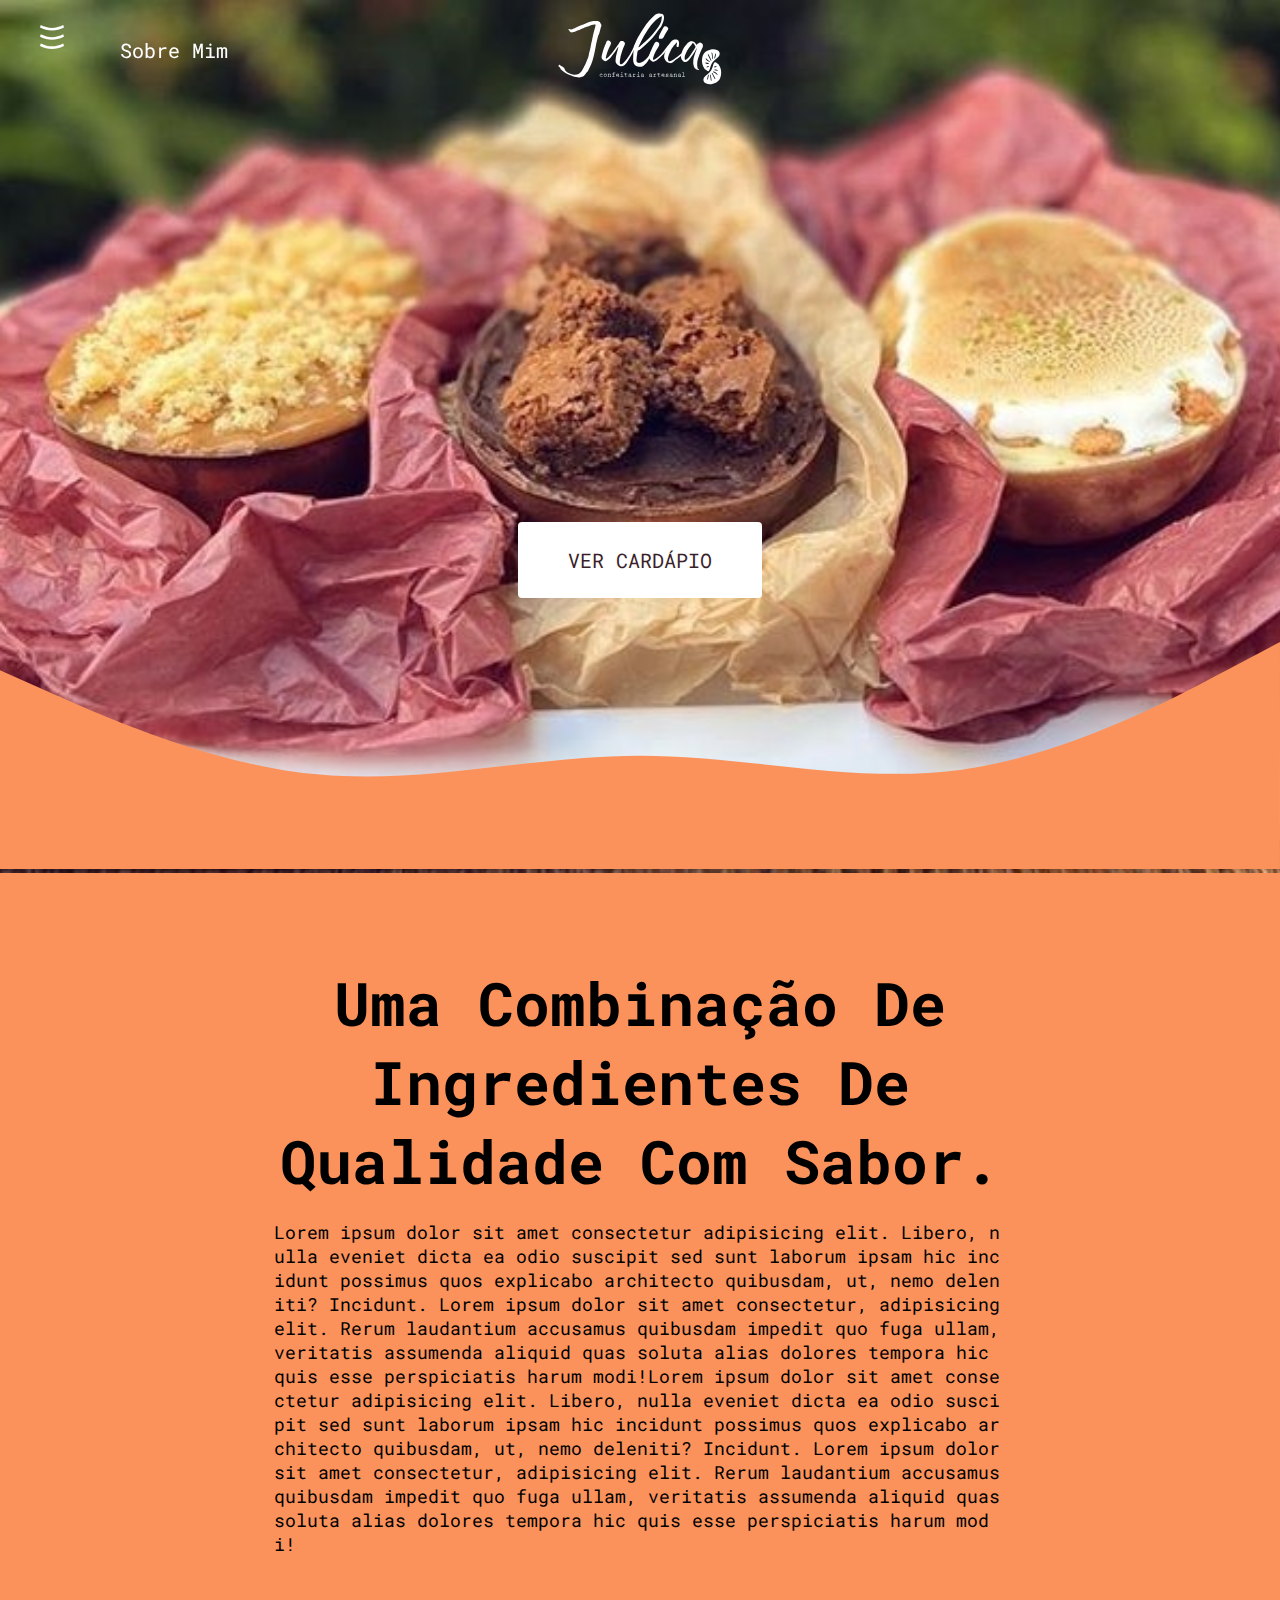
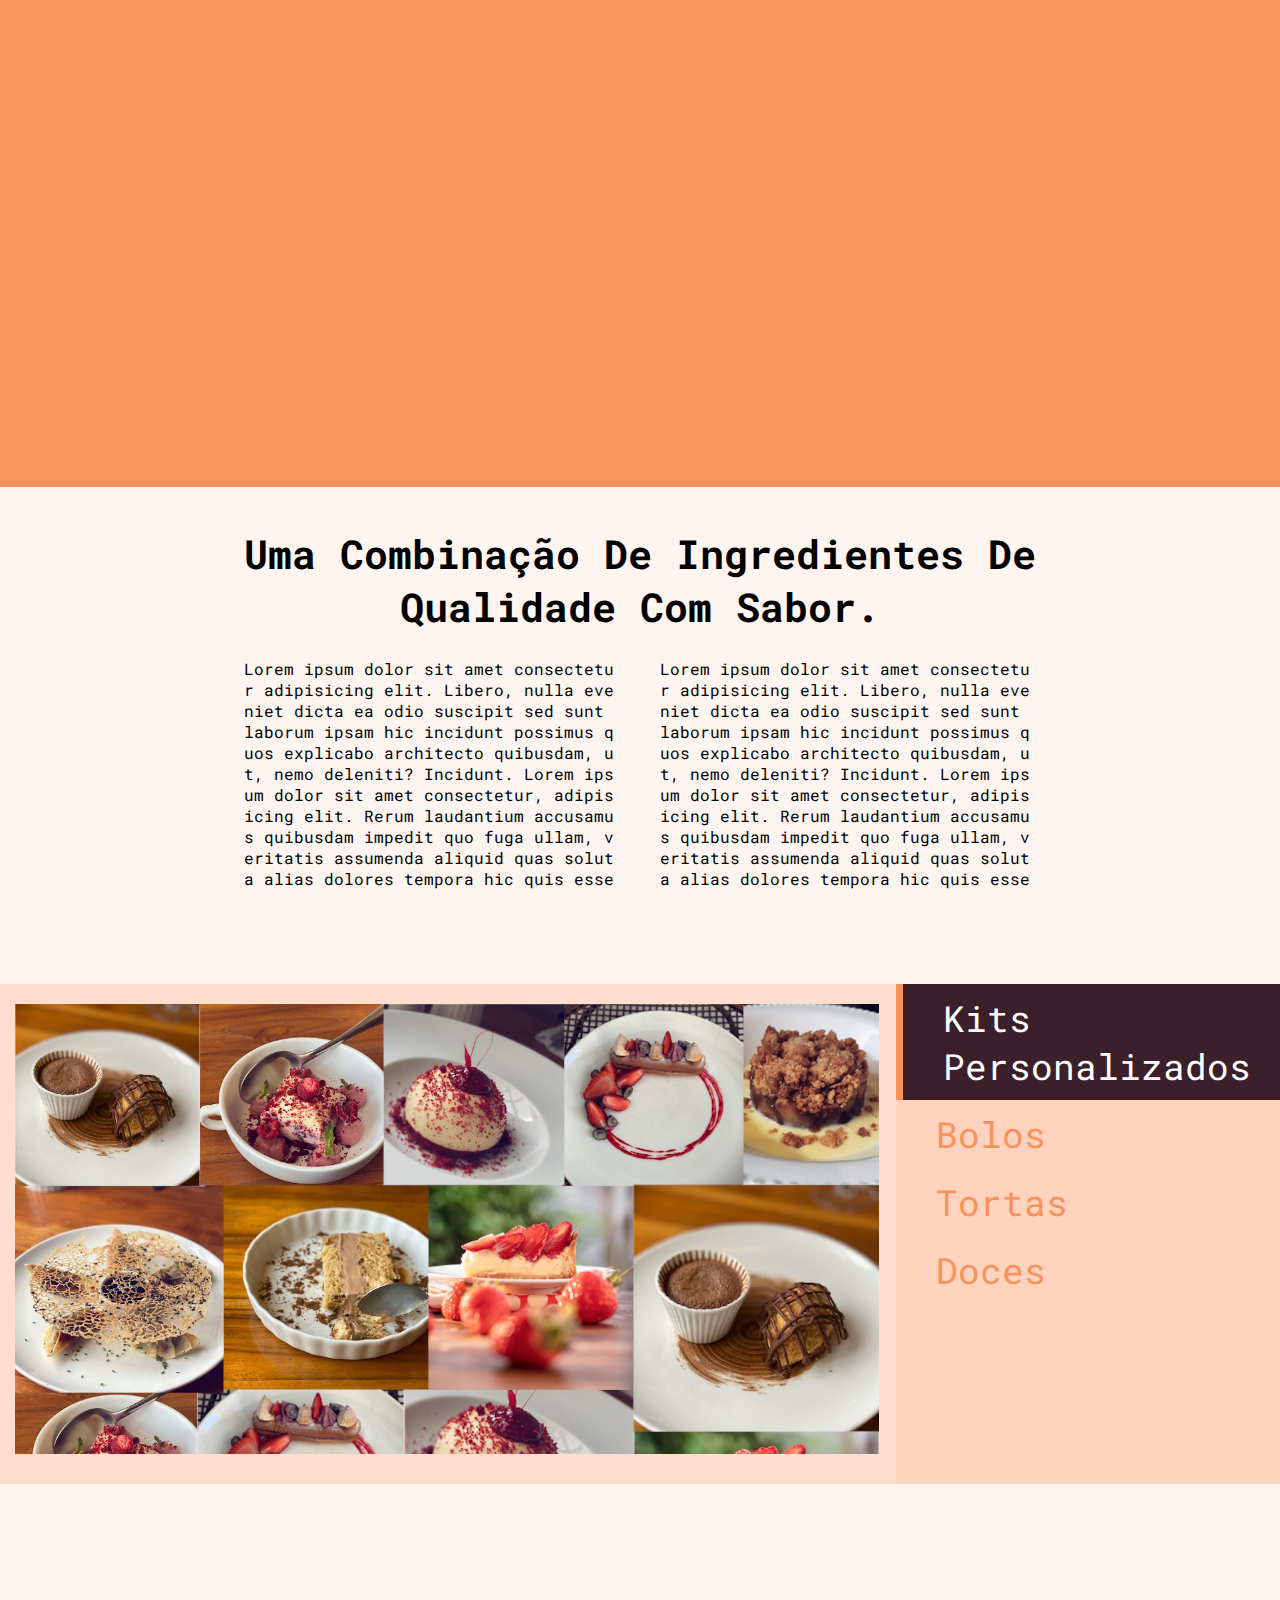
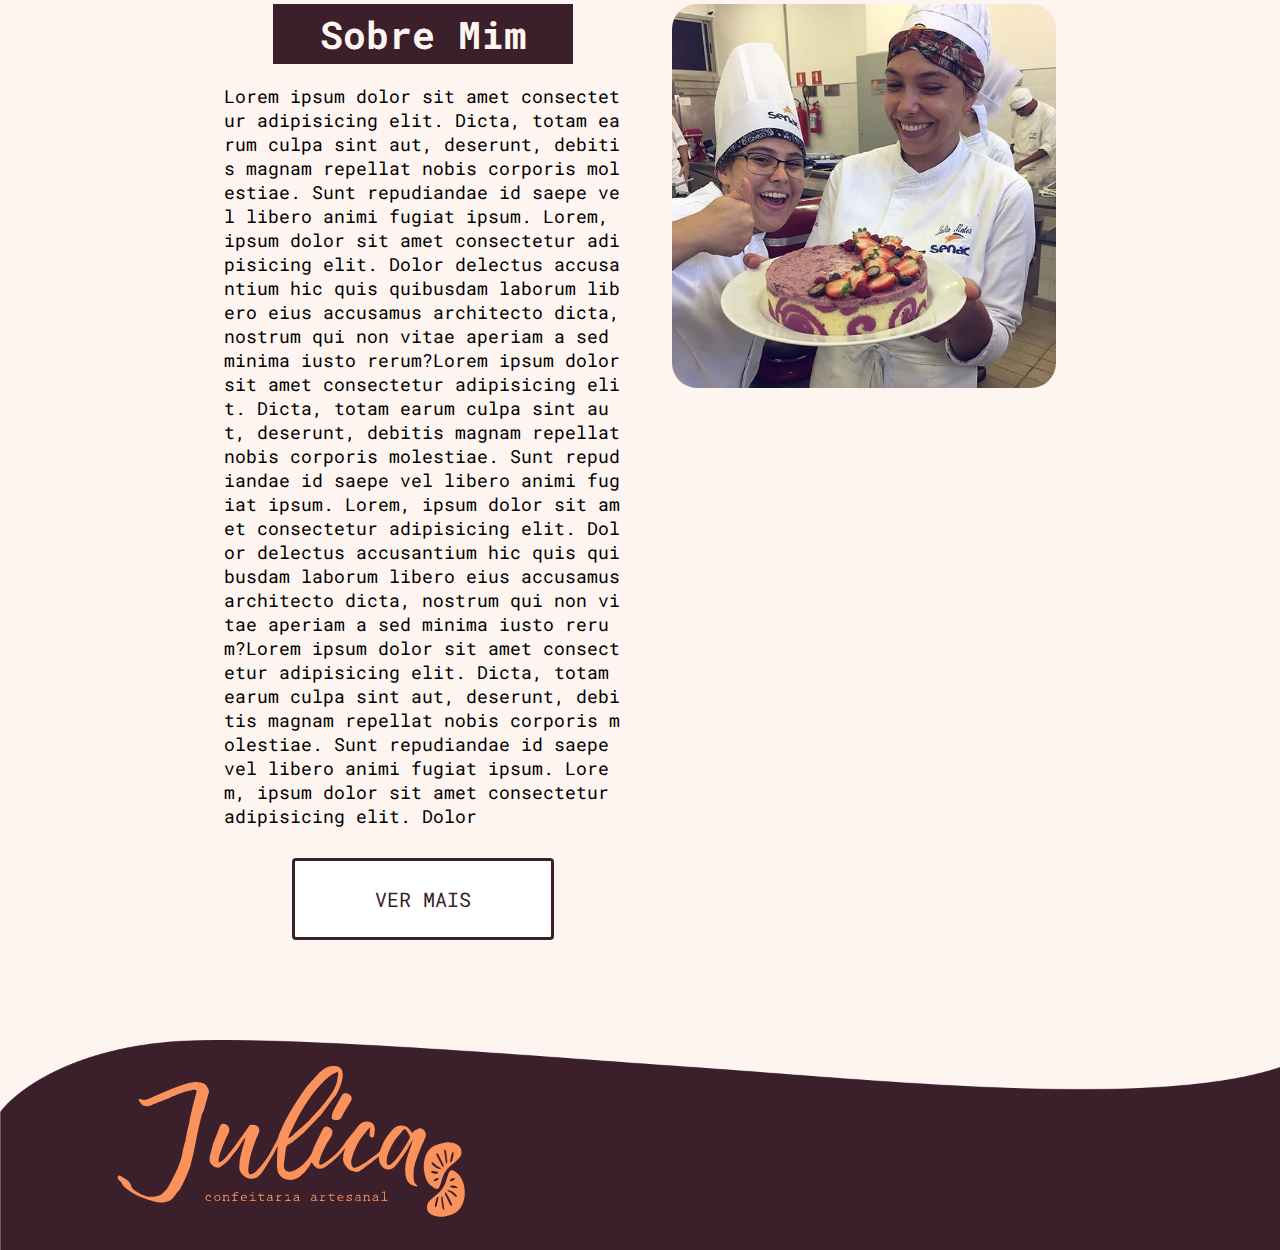
==== index.html @ b01148cd "responsive layout and touch slider" ====
<!DOCTYPE html>
<html>

<head>
    <title>Julica Confeitaria Artesanal</title>
    <meta charset="utf-8">
    <meta name="viewport" content="width=device-width, initial-scale=1">

    <script src="https://ajax.googleapis.com/ajax/libs/jquery/2.1.1/jquery.min.js"></script>
    <script src="http://jquery-textfill.github.io/js/textfill/jquery.textfill.js"></script>

    <link
        href="https://fonts.googleapis.com/css2?family=Roboto+Mono:ital,wght@0,100;0,300;0,400;0,500;0,700;1,100;1,300;1,400;1,500;1,700&display=swap"
        rel="stylesheet">

    <link rel="stylesheet" type="text/css" href="styles/navbar.css">
    <link rel="stylesheet" type="text/css" href="styles/main.css">
    <link rel="stylesheet" type="text/css" href="styles/content.css">
    <link rel="stylesheet" type="text/css" href="styles/responsividade.css">

</head>

<body>
    <div class="wrapper">
        <nav>
            <div class="container-navbar transparent">
                <div class="container-drawer">
                    <div class="icons">
                        <a href="#!" class='drawer-icon-clicable'>
                            <svg class='drawer-icon' width="24" height="24" viewBox="0 0 24 24" fill="none"
                                xmlns="http://www.w3.org/2000/svg">
                                <path
                                    d="M23.244 18.4273L24 20.8854L23.352 21.1886C19.7297 22.9482 15.8871 23.8999 12 24C7.88097 23.8826 3.81396 22.827 0 20.8854L0.756 18.4273L1.37016 18.7145C4.76128 20.368 8.35931 21.266 12 21.3675C15.8605 21.2487 19.671 20.2523 23.244 18.4273ZM12 2.94046C8.13953 2.82159 4.32898 1.82508 0.756 0L0 2.45804C3.81396 4.39968 7.88097 5.45528 12 5.57266C16.119 5.45528 20.186 4.39968 24 2.45804L23.244 0C19.671 1.82508 15.8605 2.82159 12 2.94046ZM12 12.1541C8.35939 12.0526 4.76144 11.1546 1.3704 9.50115L0.756 9.21367L0 11.6711C3.81396 13.6128 7.88097 14.6684 12 14.7857C15.8871 14.6856 19.7297 13.7339 23.352 11.9743L24 11.6711L23.244 9.21307C19.671 11.0383 15.8605 12.0349 12 12.1538V12.1541Z"
                                    fill="" />
                            </svg>
                        </a>
                        <a href="#!" class='x-icon-clicable'>
                            <svg class='x-icon' width="20" height="20" viewBox="0 0 20 20" fill="none"
                                xmlns="http://www.w3.org/2000/svg">
                                <path
                                    d="M19.5 1.7667L11.2668 10.0005L19.5 18.2333L18.2333 19.5L10 11.267L1.7667 19.5L0.5 18.2333L8.733 10.0005L0.5 1.7667L1.7667 0.5L10 8.7332L18.2333 0.5L19.5 1.7667Z"
                                    fill="#FB925B" />
                            </svg>
                        </a>
                    </div>
                    <div class="drawer-content">
                        <ul class="drawer">
                            <li><a href='#!' class="drawer-items kits-link">Kits personalizados</a></li>
                            <li><a href='#!' class="drawer-items bolos-link">Bolos</a></li>
                            <li><a href='#!' class="drawer-items tortas-link">Tortas</a></li>
                            <li><a href='#!' class="drawer-items doces-link">Doces</a></li>
                            <li><a href='#!' class="drawer-items about-link">Sobre Mim</a></li>
                            <li><a href='#!' class="drawer-items depoimentos-link">Depoimentos</a></li>
                        </ul>
                        <div class="container-imgs">
                            <img src="imagens/89121087_137628491123751_278155715112052360_n.jpg" alt=""
                                class="drawer-images">
                            <img src="imagens/82646782_190499835368773_3071692700984210423_n.jpg" alt=""
                                class="drawer-images">
                        </div>
                    </div>
                </div>

                <ul class="container-visible-items">
                    <li><a href='#!' class="visible-items">Sobre Mim</a></li>
                </ul>
                <div class="container-logo">
                    <a href="#!" class="logo-link">
                        <img src="imagens/Logo-Julica branco.svg" alt="logo da julica" class="logo-img">
                    </a>
                </div>
            </div>
        </nav>


        <div class="container-main">
            <section>
                <div class="container-hero">
                    <a href="#!" class="primary-button btn-white btn-hero">
                        Ver Cardápio
                    </a>
                </div>
            </section>

            <div class="transition">
                <svg xmlns="http://www.w3.org/2000/svg" viewBox="0 0 1440 320">
                    <path fill="#FB925B" fill-opacity="1"
                        d="M0,96L60,122.7C120,149,240,203,360,213.3C480,224,600,192,720,192C840,192,960,224,1080,208C1200,192,1320,128,1380,96L1440,64L1440,320L1380,320C1320,320,1200,320,1080,320C960,320,840,320,720,320C600,320,480,320,360,320C240,320,120,320,60,320L0,320Z">
                    </path>
                </svg>
            </div>

            <section class='hiddable-cardapio hidden'>
                <div class="container-cardapio">
                    <div class="cardapio-header">
                        <ul class="cardapio-items">
                            <li id='0' class='cardapio-item-container item-ativo'>
                                <a href="#!" class="cardapio-item">Kits personalizados</a>
                            </li>
                            <li id='1' class='cardapio-item-container'>
                                <a href="#!" class="cardapio-item">Bolos</a>
                            </li>
                            <li id='2' class='cardapio-item-container'>
                                <a href="#!" class="cardapio-item">Tortas</a>
                            </li>
                            <li id='3' class='cardapio-item-container'>
                                <a href="#!" class="cardapio-item">Doces</a>
                            </li>
                        </ul>
                    </div>
                    <div class="cardapio-content">
                        <div name='0' class="expositores-cardapio selecionado">
                            <!-- <div page='0' class="page page-0 pagina-atual"> -->
                            <div class="item-card nao-selecionavel">
                                <div class="item-card-img nao-selecionavel">
                                    <img class='card-img' src="imagens/k1.jpg" alt="">
                                </div>
                                <div class="item-card-title">
                                    <h1>Kit de dia dos namorados</h1>
                                </div>
                                <div class="item-card-price">
                                    R$22,00
                                </div>
                            </div>
                            <div class="item-card nao-selecionavel">
                                <div class="item-card-img nao-selecionavel">
                                    <img class='card-img' src="imagens/k2.jpg" alt="">
                                </div>
                                <div class="item-card-title">
                                    <h1>Kit de natal</h1>
                                </div>
                                <div class="item-card-price">
                                    R$50,00
                                </div>
                            </div>
                            <div class="item-card nao-selecionavel">
                                <div class="item-card-img nao-selecionavel">
                                    <img class='card-img' src="imagens/k3.jpg" alt="">
                                </div>
                                <div class="item-card-title">
                                    <h1>Kit de aniversario</h1>
                                </div>
                                <div class="item-card-price">
                                    R$2,00
                                </div>
                            </div>
                            <div class="item-card nao-selecionavel">
                                <div class="item-card-img nao-selecionavel">
                                    <img class='card-img' src="imagens/k4.jpg" alt="">
                                </div>
                                <div class="item-card-title">
                                    <h1>Kit de festa junina</h1>
                                </div>
                                <div class="item-card-price">
                                    R$515,00
                                </div>
                            </div>
                            <!-- </div> -->

                            <!-- <div page='1' class="page page-1"> -->
                            <div class="item-card nao-selecionavel">
                                <div class="item-card-img nao-selecionavel">
                                    <img class='card-img' src="imagens/k4.jpg" alt="">
                                </div>
                                <div class="item-card-title">
                                    <h1>Kit de dia dos namorados</h1>
                                </div>
                                <div class="item-card-price">
                                    R$22,00
                                </div>
                            </div>
                            <div class="item-card nao-selecionavel">
                                <div class="item-card-img nao-selecionavel">
                                    <img class='card-img' src="imagens/k3.jpg" alt="">
                                </div>
                                <div class="item-card-title">
                                    <h1>Kit de natal</h1>
                                </div>
                                <div class="item-card-price">
                                    R$50,00
                                </div>
                            </div>
                            <div class="item-card nao-selecionavel">
                                <div class="item-card-img nao-selecionavel">
                                    <img class='card-img' src="imagens/k2.jpg" alt="">
                                </div>
                                <div class="item-card-title">
                                    <h1>Kit de aniversario</h1>
                                </div>
                                <div class="item-card-price">
                                    R$2,00
                                </div>
                            </div>
                            <div class="item-card nao-selecionavel last-item">
                                <div class="item-card-img nao-selecionavel">
                                    <img class='card-img' src="imagens/k1.jpg" alt="">
                                </div>
                                <div class="item-card-title">
                                    <h1>Kit de festa junina</h1>
                                </div>
                                <div class="item-card-price">
                                    R$515,00
                                </div>
                            </div>
                            <!-- </div> -->
                        </div>

                        <div name='1' class="expositores-cardapio">
                            <!-- <div page='0' class="page page-0 pagina-atual"> -->
                            <div class="item-card nao-selecionavel">
                                <div class="item-card-img nao-selecionavel">
                                    <img class='card-img' src="imagens/b1.jpg" alt="">
                                </div>
                                <div class="item-card-title">
                                    <h1>Bolo 1</h1>
                                </div>
                                <div class="item-card-price">
                                    R$35,00
                                </div>
                            </div>
                            <div class="item-card nao-selecionavel">
                                <div class="item-card-img nao-selecionavel">
                                    <img class='card-img' src="imagens/b2.jpg" alt="">
                                </div>
                                <div class="item-card-title">
                                    <h1>Bolo de morango</h1>
                                </div>
                                <div class="item-card-price">
                                    R$105,00
                                </div>
                            </div>
                            <div class="item-card nao-selecionavel">
                                <div class="item-card-img nao-selecionavel">
                                    <img class='card-img' src="imagens/b3.jpg" alt="">
                                </div>
                                <div class="item-card-title">
                                    <h1>Bolo de morango</h1>
                                </div>
                                <div class="item-card-price">
                                    R$55,00
                                </div>
                            </div>
                            <div class="item-card nao-selecionavel">
                                <div class="item-card-img nao-selecionavel">
                                    <img class='card-img' src="imagens/b1.jpg" alt="">
                                </div>
                                <div class="item-card-title">
                                    <h1>Bolo 1</h1>
                                </div>
                                <div class="item-card-price">
                                    R$35,00
                                </div>
                            </div>
                            <!-- </div> -->

                            <!-- <div page='1' class="page page-1"> -->
                            <div class="item-card nao-selecionavel">
                                <div class="item-card-img nao-selecionavel">
                                    <img class='card-img' src="imagens/b3.jpg" alt="">
                                </div>
                                <div class="item-card-title">
                                    <h1>Bolo de morango</h1>
                                </div>
                                <div class="item-card-price">
                                    R$55,00
                                </div>
                            </div>
                            <div class="item-card nao-selecionavel">
                                <div class="item-card-img nao-selecionavel">
                                    <img class='card-img' src="imagens/b2.jpg" alt="">
                                </div>
                                <div class="item-card-title">
                                    <h1>Bolo de banana</h1>
                                </div>
                                <div class="item-card-price">
                                    R$105,00
                                </div>
                            </div>
                            <div class="item-card nao-selecionavel">
                                <div class="item-card-img nao-selecionavel">
                                    <img class='card-img' src="imagens/b1.jpg" alt="">
                                </div>
                                <div class="item-card-title">
                                    <h1>Bolo 1</h1>
                                </div>
                                <div class="item-card-price">
                                    R$35,00
                                </div>
                            </div>
                            <div class="item-card nao-selecionavel last-item">
                                <div class="item-card-img nao-selecionavel">
                                    <img class='card-img' src="imagens/b3.jpg" alt="">
                                </div>
                                <div class="item-card-title">
                                    <h1>Bolo de morango</h1>
                                </div>
                                <div class="item-card-price">
                                    R$55,00
                                </div>
                            </div>
                            <!-- </div> -->
                        </div>

                        <div name='2' class="expositores-cardapio">
                            <!-- <div page='0' class="page page-0 pagina-atual"> -->
                            <div class="item-card nao-selecionavel">
                                <div class="item-card-img nao-selecionavel">
                                    <img class='card-img' src="imagens/t5.jpg" alt="">
                                </div>
                                <div class="item-card-title">
                                    <h1>Torta de chocolate</h1>
                                </div>
                                <div class="item-card-price">
                                    R$12,00
                                </div>
                            </div>
                            <div class="item-card nao-selecionavel">
                                <div class="item-card-img nao-selecionavel">
                                    <img class='card-img' src="imagens/t2.jpg" alt="">
                                </div>
                                <div class="item-card-title">
                                    <h1>Torta de morango</h1>
                                </div>
                                <div class="item-card-price">
                                    R$105,00
                                </div>
                            </div>
                            <div class="item-card nao-selecionavel">
                                <div class="item-card-img nao-selecionavel">
                                    <img class='card-img' src="imagens/t3.jpg" alt="">
                                </div>
                                <div class="item-card-title">
                                    <h1>Torta das galaxia</h1>
                                </div>
                                <div class="item-card-price">
                                    R$55,00
                                </div>
                            </div>
                            <div class="item-card nao-selecionavel">
                                <div class="item-card-img nao-selecionavel">
                                    <img class='card-img' src="imagens/t1.jpg" alt="">
                                </div>
                                <div class="item-card-title">
                                    <h1>Torta reta</h1>
                                </div>
                                <div class="item-card-price">
                                    R$45,00
                                </div>
                            </div>
                            <!-- </div> -->

                            <!-- <div page='1' class="page page-1"> -->
                            <div class="item-card nao-selecionavel">
                                <div class="item-card-img nao-selecionavel">
                                    <img class='card-img' src="imagens/t4.jpg" alt="">
                                </div>
                                <div class="item-card-title">
                                    <h1>Torta torta</h1>
                                </div>
                                <div class="item-card-price">
                                    R$55,00
                                </div>
                            </div>
                            <div class="item-card nao-selecionavel">
                                <div class="item-card-img nao-selecionavel">
                                    <img class='card-img' src="imagens/t1.jpg" alt="">
                                </div>
                                <div class="item-card-title">
                                    <h1>Torta reta</h1>
                                </div>
                                <div class="item-card-price">
                                    R$45,00
                                </div>
                            </div>
                            <div class="item-card nao-selecionavel">
                                <div class="item-card-img nao-selecionavel">
                                    <img class='card-img' src="imagens/t2.jpg" alt="">
                                </div>
                                <div class="item-card-title">
                                    <h1>Torta de morango</h1>
                                </div>
                                <div class="item-card-price">
                                    R$105,00
                                </div>
                            </div>
                            <div class="item-card nao-selecionavel last-item">
                                <div class="item-card-img nao-selecionavel">
                                    <img class='card-img' src="imagens/t3.jpg" alt="">
                                </div>
                                <div class="item-card-title">
                                    <h1>Torta das galaxia</h1>
                                </div>
                                <div class="item-card-price">
                                    R$55,00
                                </div>
                            </div>
                            <!-- </div> -->
                        </div>

                        <div name='3' class="expositores-cardapio">
                            <!-- <div page='0' class="page page-0 pagina-atual"> -->
                            <div class="item-card nao-selecionavel">
                                <div class="item-card-img nao-selecionavel">
                                    <img class='card-img' src="imagens/d1.jpg" alt="">
                                </div>
                                <div class="item-card-title">
                                    <h1>Doce</h1>
                                </div>
                                <div class="item-card-price">
                                    R$35,00
                                </div>
                            </div>
                            <div class="item-card nao-selecionavel">
                                <div class="item-card-img nao-selecionavel">
                                    <img class='card-img' src="imagens/d2.jpg" alt="">
                                </div>
                                <div class="item-card-title">
                                    <h1>Doce de limao</h1>
                                </div>
                                <div class="item-card-price">
                                    R$105,00
                                </div>
                            </div>
                            <div class="item-card nao-selecionavel">
                                <div class="item-card-img nao-selecionavel">
                                    <img class='card-img' src="imagens/d3.jpg" alt="">
                                </div>
                                <div class="item-card-title">
                                    <h1>Doce de morango</h1>
                                </div>
                                <div class="item-card-price">
                                    R$55,00
                                </div>
                            </div>
                            <div class="item-card nao-selecionavel">
                                <div class="item-card-img nao-selecionavel">
                                    <img class='card-img' src="imagens/d4.jpg" alt="">
                                </div>
                                <div class="item-card-title">
                                    <h1>Doce de abacaxi</h1>
                                </div>
                                <div class="item-card-price">
                                    R$35,00
                                </div>
                            </div>
                            <!-- </div> -->

                            <!-- <div page='1' class="page page-1"> -->
                            <div class="item-card nao-selecionavel">
                                <div class="item-card-img nao-selecionavel">
                                    <img class='card-img' src="imagens/d3.jpg" alt="">
                                </div>
                                <div class="item-card-title">
                                    <h1>Doce de chocolate</h1>
                                </div>
                                <div class="item-card-price">
                                    R$55,00
                                </div>
                            </div>
                            <div class="item-card nao-selecionavel">
                                <div class="item-card-img nao-selecionavel">
                                    <img class='card-img' src="imagens/d2.jpg" alt="">
                                </div>
                                <div class="item-card-title">
                                    <h1>Doce de banana</h1>
                                </div>
                                <div class="item-card-price">
                                    R$105,00
                                </div>
                            </div>
                            <div class="item-card nao-selecionavel">
                                <div class="item-card-img nao-selecionavel">
                                    <img class='card-img' src="imagens/d4.jpg" alt="">
                                </div>
                                <div class="item-card-title">
                                    <h1>Doce de baunilha</h1>
                                </div>
                                <div class="item-card-price">
                                    R$35,00
                                </div>
                            </div>
                            <div class="item-card nao-selecionavel last-item">
                                <div class="item-card-img nao-selecionavel">
                                    <img class='card-img' src="imagens/d1.jpg" alt="">
                                </div>
                                <div class="item-card-title">
                                    <h1>Doce de morango</h1>
                                </div>
                                <div class="item-card-price">
                                    R$55,00
                                </div>
                            </div>
                            <!-- </div> -->
                        </div>

                        <div class="next-page-icon hidden">
                            <a href="#!">
                                <svg class="bi bi-caret-right-fill" width="4em" height="4em" viewBox="0 0 16 16"
                                    fill="#3B1F2B" xmlns="http://www.w3.org/2000/svg">
                                    <path
                                        d="M12.14 8.753l-5.482 4.796c-.646.566-1.658.106-1.658-.753V3.204a1 1 0 0 1 1.659-.753l5.48 4.796a1 1 0 0 1 0 1.506z" />
                                </svg>
                            </a>
                        </div>
                        <div class="previous-page-icon hidden">
                            <a href="#!">
                                <svg class="bi bi-caret-left-fill" width="4em" height="4em" viewBox="0 0 16 16"
                                    fill="#3B1F2B" xmlns="http://www.w3.org/2000/svg">
                                    <path
                                        d="M3.86 8.753l5.482 4.796c.646.566 1.658.106 1.658-.753V3.204a1 1 0 0 0-1.659-.753l-5.48 4.796a1 1 0 0 0 0 1.506z" />
                                </svg>
                            </a>
                        </div>
                    </div>
                    <div class="close-page-icon">
                        <a href="#!">
                            <svg class="bi bi-x" width="4em" height="4em" viewBox="0 0 16 16" fill="#3B1F2B"
                                xmlns="http://www.w3.org/2000/svg">
                                <path fill-rule="evenodd"
                                    d="M11.854 4.146a.5.5 0 0 1 0 .708l-7 7a.5.5 0 0 1-.708-.708l7-7a.5.5 0 0 1 .708 0z" />
                                <path fill-rule="evenodd"
                                    d="M4.146 4.146a.5.5 0 0 0 0 .708l7 7a.5.5 0 0 0 .708-.708l-7-7a.5.5 0 0 0-.708 0z" />
                            </svg>
                        </a>
                    </div>
                </div>
            </section>

            <section class='section-1'>
                <div class="container-grid">
                    <div class="container-sec-1">
                        <div class="sec-title">
                            <h1 class='title-of-section'>
                                uma combinação de ingredientes de qualidade com sabor.
                            </h1>
                            <p>Lorem ipsum dolor sit amet consectetur adipisicing elit. Libero, nulla eveniet dicta ea
                                odio
                                suscipit sed sunt laborum ipsam hic incidunt possimus quos explicabo architecto
                                quibusdam,
                                ut,
                                nemo deleniti? Incidunt. Lorem ipsum dolor sit amet consectetur, adipisicing elit. Rerum
                                laudantium accusamus quibusdam impedit quo fuga ullam, veritatis assumenda aliquid quas
                                soluta alias dolores tempora hic quis esse perspiciatis harum modi!Lorem ipsum dolor sit
                                amet consectetur adipisicing elit. Libero, nulla eveniet dicta ea odio
                                suscipit sed sunt laborum ipsam hic incidunt possimus quos explicabo architecto
                                quibusdam,
                                ut,
                                nemo deleniti? Incidunt. Lorem ipsum dolor sit amet consectetur, adipisicing elit. Rerum
                                laudantium accusamus quibusdam impedit quo fuga ullam, veritatis assumenda aliquid quas
                                soluta alias dolores tempora hic quis esse perspiciatis harum modi!</p>
                        </div>
                    </div>
                </div>
                <div class="row-images-parallax">
                    <div class="imgs-filter">
                    </div>
                </div>
            </section>
            <section>
                <div class="container-grid">
                    <div class="container-sec-2">
                        <div class="sec-title">
                            <h1 class='title-of-section'>
                                uma combinação de ingredientes de qualidade com sabor.
                            </h1>
                            <ul class='side-by-side-text'>
                                <li>
                                    <p>Lorem ipsum dolor sit amet consectetur adipisicing elit. Libero, nulla eveniet
                                        dicta
                                        ea
                                        odio
                                        suscipit sed sunt laborum ipsam hic incidunt possimus quos explicabo architecto
                                        quibusdam,
                                        ut,
                                        nemo deleniti? Incidunt. Lorem ipsum dolor sit amet consectetur, adipisicing
                                        elit.
                                        Rerum
                                        laudantium accusamus quibusdam impedit quo fuga ullam, veritatis assumenda
                                        aliquid
                                        quas
                                        soluta alias dolores tempora hic quis esse </p>
                                </li>
                                <li>
                                    <p>Lorem ipsum dolor sit amet consectetur adipisicing elit. Libero, nulla eveniet
                                        dicta
                                        ea
                                        odio
                                        suscipit sed sunt laborum ipsam hic incidunt possimus quos explicabo architecto
                                        quibusdam,
                                        ut,
                                        nemo deleniti? Incidunt. Lorem ipsum dolor sit amet consectetur, adipisicing
                                        elit.
                                        Rerum
                                        laudantium accusamus quibusdam impedit quo fuga ullam, veritatis assumenda
                                        aliquid
                                        quas
                                        soluta alias dolores tempora hic quis esse </p>
                                </li>
                            </ul>
                        </div>
                    </div>
                </div>
                <div class='mini-cardapio-container'>
                    <div class="side-menu">
                        <ul class='side-menu-list'>
                            <li id='0' class="side-menu-items ativo">
                                <a href="#!" class="side-menu-text "> Kits Personalizados</a>
                            </li>
                            <li id='1' class="side-menu-items">
                                <a href="#!" class="side-menu-text"> Bolos</a>
                            </li>
                            <li id='2' class="side-menu-items">
                                <a href="#!" class="side-menu-text"> Tortas</a>
                            </li>
                            <li id='3' class="side-menu-items">
                                <a href="#!" class="side-menu-text"> Doces</a>
                            </li>
                        </ul>
                    </div>
                    <div name='0' class="expositor-de-imagens e-1 visivel">

                    </div>
                    <div name='1' class="expositor-de-imagens e-2">

                    </div>
                    <div name='2' class="expositor-de-imagens e-3">

                    </div>
                    <div name='3' class="expositor-de-imagens e-4">

                    </div>
                </div>
            </section>
            <section class='about-me-sec'>
                <div class="container-grid">
                    <div class="about-me">
                        <div class="about-me-left">
                            <h1 class="about-me-title">
                                Sobre Mim
                            </h1>
                            <p class="about-me-text">
                                Lorem ipsum dolor sit amet consectetur adipisicing elit. Dicta, totam earum culpa sint
                                aut,
                                deserunt, debitis magnam repellat nobis corporis molestiae. Sunt repudiandae id saepe
                                vel
                                libero animi fugiat ipsum. Lorem, ipsum dolor sit amet consectetur adipisicing elit.
                                Dolor
                                delectus accusantium hic quis quibusdam laborum libero eius accusamus architecto dicta,
                                nostrum qui non vitae aperiam a sed minima iusto rerum?Lorem ipsum dolor sit amet
                                consectetur adipisicing elit. Dicta, totam earum culpa sint aut,
                                deserunt, debitis magnam repellat nobis corporis molestiae. Sunt repudiandae id saepe
                                vel
                                libero animi fugiat ipsum. Lorem, ipsum dolor sit amet consectetur adipisicing elit.
                                Dolor
                                delectus accusantium hic quis quibusdam laborum libero eius accusamus architecto dicta,
                                nostrum qui non vitae aperiam a sed minima iusto rerum?Lorem ipsum dolor sit amet
                                consectetur adipisicing elit. Dicta, totam earum culpa sint aut,
                                deserunt, debitis magnam repellat nobis corporis molestiae. Sunt repudiandae id saepe
                                vel
                                libero animi fugiat ipsum. Lorem, ipsum dolor sit amet consectetur adipisicing elit.
                                Dolor
                            </p>
                            <a href="#!" class="primary-button btn-white btn-about-me">Ver mais</a>
                        </div>
                        <div class="about-me-img">
                            <img src="imagens/82378771_636596460214144_8201159220621048693_n.jpg" alt="">
                        </div>
                    </div>
                </div>
            </section>
            <footer>
                <div class="footer">
                    <img class='logo-footer' src="imagens/meu-svg.svg" alt="">
                </div>
            </footer>
        </div>
    </div>


    <script src='js/navbar.js'></script>
    <script src='js/mini-cardapio.js'></script>
    <script src='js/cardapio.js'></script>
    <!-- <script src="js/replace_svgImages.js"></script> -->

    <!-- <script src='/js/content.js'></script> -->

</body>

</html>
---- styles/navbar.css ----
.container-navbar {
    position: fixed;
    z-index: 999;
    top: 0;
    left: 0;

    width: 100vw;
    height: 100px;

    display: flex;
    flex-direction: row;
    align-items: center;
}

.transparent {
    background-color: transparent;
}

.colored {
    background-color: var(--cor-de-fundo);
}

/* drawer */

.container-drawer {
    display: flex;
    flex-direction: column;

    padding: 20px 40px 40px 40px;
    z-index: 11;
}

.drawer-icon {
    margin-bottom: 20px;
    position: fixed;

    align-self: center;
}

.x-icon {
    margin-bottom: 20px;
    position: fixed;
}

.drawer-content {
    position: absolute;
    top: 60px;
    left: 0;

    background-color: var(--cor-de-fundo);

    padding-left: 40px;

    width: 100%;

    display: flex;
    flex-direction: row;
    justify-content: space-between;
}

.drawer {
    margin-top: 60px;
}

.drawer-items {
    color: var(--laranja-julica);

    font-size: 5rem;
}

.drawer-items:hover {
    font-size: 6rem;
    font-style: italic;
    font-weight: 500;
    text-transform: lowercase;

    color: var(--dark-purple);
}

.container-imgs {
    display: flex;
    flex-direction: row;
}

.drawer-images {
    margin-top: 60px;

    /* width: 445px; */
    height: 475px;
}

/* menu items */

.container-visible-items {
    margin-left: 40px;

    display: flex;

    align-items: center;
}

.container-visible-items li {
    width: 11vw;
}

.visible-items {
    font-size: 2rem;
    display: inline;
}

/* cor padrao para os itens */
.light {
    color: white;
}

.laranja {
    color: var(--laranja-julica);
}

/* logo position */

.container-logo {
    height: 100%;
    display: flex;
    align-items: center;
    position: absolute;
    left: calc(50% - 94px);
    z-index: 15;
}

.logo-img {
    height: 188px;
}
---- styles/main.css ----
:root {
    --cor-de-fundo: #FFF5F0;
    --laranja-julica: #FB925B;
    --dark-purple: #3B1F2B;
}


* {
    padding: 0;
    margin: 0;
}

html {
    font-size: 62.5%;

    min-height: 100%;
    width: 100vw;
    overflow-x: hidden;

    font-family: 'Roboto Mono', monospace;
}

body {
    min-height: 100%;
    width: 100vw;
    overflow-x: hidden;


    background-color: var(--cor-de-fundo);
}

.wrapper {
    overflow-x: hidden;
}

a {
    text-decoration: none;
    outline: none;
}

p {
    word-break: break-all;
    padding: 20px 0;
    font-size: 1.8rem;
}

ul {
    list-style: none;
}

section {
    z-index: 4;
    position: relative;

}

.invisible,
.close {
    visibility: hidden;
}

.fixed {
    position: fixed;
}

.nao-selecionavel {
    user-select: none;
    -moz-user-select: none;
    -khtml-user-select: none;
    -webkit-user-select: none;
    -ms-user-select: none;

    -webkit-user-drag: none;

    pointer-events: none;
}

/* grid limitation */

.container-grid {
    max-width: 65vw;
    margin: 0 auto;

    overflow-x: hidden;
}



/*  botoes  */

.primary-button {
    display: inline-flex;
    font-size: 2rem;
    letter-spacing: 0.005rem;
    padding: 25px 50px;
    border-radius: 4px;
    color: #3B1F2B;

    text-transform: uppercase;
}

.btn-white {
    background: white;
    /* border: 0.02rem solid white; */
}

.primary-button:hover {
    background: #3B1F2B;
    color: white;
}


/* textos */

.title-of-section {
    font-size: 6rem;
    font-weight: bolder;
    text-transform: capitalize;
    text-align: center;
}


/* footer */

.footer {
    background: url('../imagens/footer.png') no-repeat;
    background-size: cover;

    width: 100vw;
    height: 210px;

    margin-top: 100px;
    overflow: hidden;
}

.logo-footer {
    position: absolute;
    margin-left: 90px;
    height: 231px;
    bottom: 0;
}



::-webkit-scrollbar {
    height: 12px;
    width: 12px;
    background: #fff;
}

::-webkit-scrollbar-thumb {
    background: #fb925b;
    -webkit-border-radius: 1ex;
}
---- styles/content.css ----
.container-main {
    min-height: 100%;
    width: 100vw;

    position: relative;
}

.container-hero {
    background: url("../imagens/92859689_1301833016685326_128598181440967840_n_.jpg") no-repeat;
    background-size: cover;

    width: 100vw;
    min-height: 97vh;

    position: relative;

    margin: 0 auto;
}


.btn-hero {
    position: absolute;
    top: 58vh;
    justify-content: space-around;
    left: calc(50% - 122.3px);
}

/* transition */

.transition {
    position: absolute;

    top: 65vh;
    width: 100%;

    z-index: 4;
}

/* hiddable cardapio */
.hidden {
    display: none !important;
}

.next-page-icon {
    position: absolute;
    right: 4vw;
    z-index: 100;
    left: auto;

    top: 50%;
}

.previous-page-icon {
    position: absolute;
    left: 4vw;
    right: auto;
    z-index: 100;

    top: 50%;
}

.previous-page-icon a,
.next-page-icon a {
    height: 100%;
    width: 20px;
    padding: 100px 40px;
}

.close-page-icon {
    position: absolute;
    top: 10px;
    right: 50px;

    padding: 10px;

}

.container-cardapio {
    width: 100vw;
    height: 80vh;

    background-color: #FFDECE;

    position: relative;

    display: flex;
    flex-direction: column;
    justify-content: center;
    margin-top: 40px;
}

.cardapio-header {
    width: 100vw;
    height: 10%;

    background-color: #FFD3BD;

    display: flex;
    align-items: center;
    justify-content: center;
}

.cardapio-content {
    width: 100vw;
    height: 90%;
}

.cardapio-items {
    display: flex;
    flex-direction: row;
    height: 100%;
    align-items: center;
    justify-content: center;
}

.cardapio-items li {
    margin-left: 50px;
}

.cardapio-item {
    font-size: 3.2rem;
    font-weight: 700;
    text-transform: lowercase;
    color: var(--laranja-julica);
}

.cardapio-item:hover {
    color: var(--dark-purple);
}

.item-ativo .cardapio-item {
    color: white;
}

.item-ativo {
    padding: 0px 20px;

    height: 100%;
    line-height: 7vh;

    background-color: var(--dark-purple);

    box-shadow: inset 0 -8px 0 var(--laranja-julica);
}

.expositores-cardapio {
    display: none;
    flex-direction: row;

    height: 90%;

    margin: 30px 50px 30px 30px;

    overflow-x: scroll;
    -ms-overflow-style: none;
    scrollbar-width: thin;
    scrollbar-color: #fb925b WHITE;

    overflow-y: hidden;
}

.expositores-cardapio.dragging {
    cursor: grabbing;
    cursor: -webkit-grabbing;
}

.selecionado {
    display: flex;
}

.page {
    display: flex;
    flex-direction: row;
    justify-content: center;

    margin: 0 auto;

    display: none;
}

.last-item {
    margin-right: 200px;
}

.pagina-atual {
    display: inherit;
}

.item-card {
    margin: 40px;

    min-height: 482px;

    background-color: white;
    border-radius: 10px;

    display: flex;
    flex-direction: column;
    justify-content: center;
    align-items: center;
}

.item-card-img {
    margin: 0 auto;

    margin-bottom: 50px;
}

.card-img {
    width: 300px;
}

.item-card-title h1 {
    margin-bottom: 10px;
    font-size: 2rem;
}

.item-card-price {
    margin: 5px 0;

    padding: 5px;

    background-color: red;
    border-radius: 10px;

    font-size: 1.8rem;
    color: white;
}

/* content */

.section-1 {
    z-index: 4;
    position: relative;
    background-color: #FB925B;
}

.container-sec-1 {
    display: flex;
    flex-direction: column;
    justify-content: center;

    margin: 50px;
}

.sec-title {
    padding: 40px 0 20px 0;
}

.row-images-parallax {
    background: url("../imagens/par_2.png");
    background-attachment: fixed;

    position: relative;
    left: 0;
    z-index: 15;

    width: 100vw;
    height: 441px;

    overflow: hidden;
}

/* expansive menus */

.container-sec-2 {
    display: flex;
    flex-direction: column;
    justify-content: center;
}

.container-sec-2 .sec-title h1 {
    font-size: 4rem;
}


.side-by-side-text {
    display: flex;
    flex-direction: row;

    justify-content: space-between;
}

.side-by-side-text li {
    margin: 5px 20px;
}

.side-by-side-text li p {
    font-size: 1.6rem;
}

.mini-cardapio-container {
    display: flex;
    flex-direction: column;

    background-color: #FFDECE;

    width: 100%;
    height: 500px;

    margin-top: 50px;
}

.side-menu {

    background-color: #FFD3BD;
    position: absolute;
    right: 0px;
    width: 30vw;
    height: 500px;
}

.side-menu-items {
    padding: 10px 40px;
}

.side-menu-items.ativo {
    background-color: var(--dark-purple);
    border-left: 7px solid var(--laranja-julica);
}

.side-menu-items.ativo a {
    color: white;
}

.side-menu-items.ativo a:hover {
    font-size: 3.6rem;
    font-style: normal;
    text-transform: capitalize;
    font-weight: 400;
}

.side-menu-text {
    font-size: 3.6rem;

    color: var(--laranja-julica);
}

.side-menu-text:hover {
    font-size: 4rem;
    font-style: italic;
    font-weight: 500;
    text-transform: lowercase;

    color: var(--dark-purple);
}


.expositor-de-imagens {
    width: 67.5vw;
    height: 450px;
    position: relative;
    left: 1.2vw;
    margin-top: 20px;
    display: none;
}

.e-1 {
    background: url('../imagens/m1.png');
    background-size: cover;
}

.e-2 {
    background: url('../imagens/b2.jpg');
    background-size: cover;
}

.e-3 {
    background: url('../imagens/t3.jpg');
    background-size: cover;
}

.e-4 {
    background: url('../imagens/docinhos_p.png');
    background-size: cover;
}

.visivel {
    display: inherit !important;
}


/* about me */

.about-me {
    display: flex;
    flex-direction: row;
    justify-content: space-between;

    padding-top: 120px;
}

.about-me-left {
    display: flex;
    flex-direction: column;
    justify-content: center;
    align-items: center;

    margin-right: 50px;
}

.about-me-title {
    font-size: 3.8rem;
    color: var(--cor-de-fundo);

    text-align: center;

    width: 300px;
    line-height: 60px;

    background-color: var(--dark-purple);
}

.btn-about-me {
    border: 3px solid var(--dark-purple);
    padding: 25px 80px;

    margin-top: 10px;
}

.about-me-img img {
    border-radius: 25px;
    width: 30vw;
}
---- styles/responsividade.css ----
@media (max-width:1024px) {
    p {
        font-size: 1.6rem;
    }

    .drawer-items {
        font-size: 4rem;
    }

    .btn-hero {
        transform: scale(0.8);
    }

    .transition {
        top: 76vh;
    }

    .close-page-icon {
        top: 6px;
        right: 28px;
    }

    .expositores-cardapio {
        height: 92%;
        margin: 0px 50px 30px 30px;
    }

    .cardapio-item {
        font-size: 2.3rem;
    }

    .title-of-section {
        font-size: 3.6rem;
        font-weight: 800;
    }

    .side-menu-text {
        font-size: 2.6rem;
    }

    .container-sec-2 .sec-title h1 {
        font-size: 3rem;
    }

    .container-grid {
        max-width: 85vw;
    }

    .about-me-title {
        font-size: 3.4rem;
        width: 230px;
    }

    .about-me-text {
        overflow-y: hidden;
        max-height: 210px;
    }

    .btn-about-me {
        padding: 14px 70px;
        margin-top: 16px;
    }

    .logo-footer {
        position: absolute;
        margin-left: 35px;
        height: 167px;
        bottom: 16px;
    }
}

@media (max-width:768px) {
    .visible-items {
        font-size: 1.8rem;
        display: inline;
        margin-left: -24px;
    }

    .transition {
        top: 78vh;
    }

    .container-cardapio {
        height: 60vh;
    }

    .container-cardapio {
        margin-top: 0;
    }

    .cardapio-header {
        width: 106vw;

        justify-content: left;
        margin-left: -46px;
    }

    .cardapio-item {
        font-size: 1.8rem;
    }

    .item-card {
        margin: 25px;
        min-height: auto;
    }

    .item-card-img {
        margin-bottom: 30px;
    }

    .card-img {
        width: 215px;
    }

    .item-card-title h1 {
        margin-bottom: 10px;
        font-size: 1.5rem;
        text-align: center;
    }

    .item-card-price {
        font-size: 1.5rem;
    }

    .side-menu-text {
        font-size: 1.9rem;
    }

    .side-menu-items {
        padding: 10px 16px;
    }

    .side-menu-items.ativo a:hover {
        font-size: 2rem;
    }

    .about-me-left {
        margin-top: -78px;
    }

    .about-me-title {
        font-size: 2.6rem;
        width: 190px;
    }

    .btn-about-me {
        padding: 8px 43px;
        margin-top: 16px;
        font-size: 1.9rem;
        text-transform: capitalize;
    }

    .footer {
        height: 140px;
    }

    .logo-footer {
        height: 120px;
    }


}
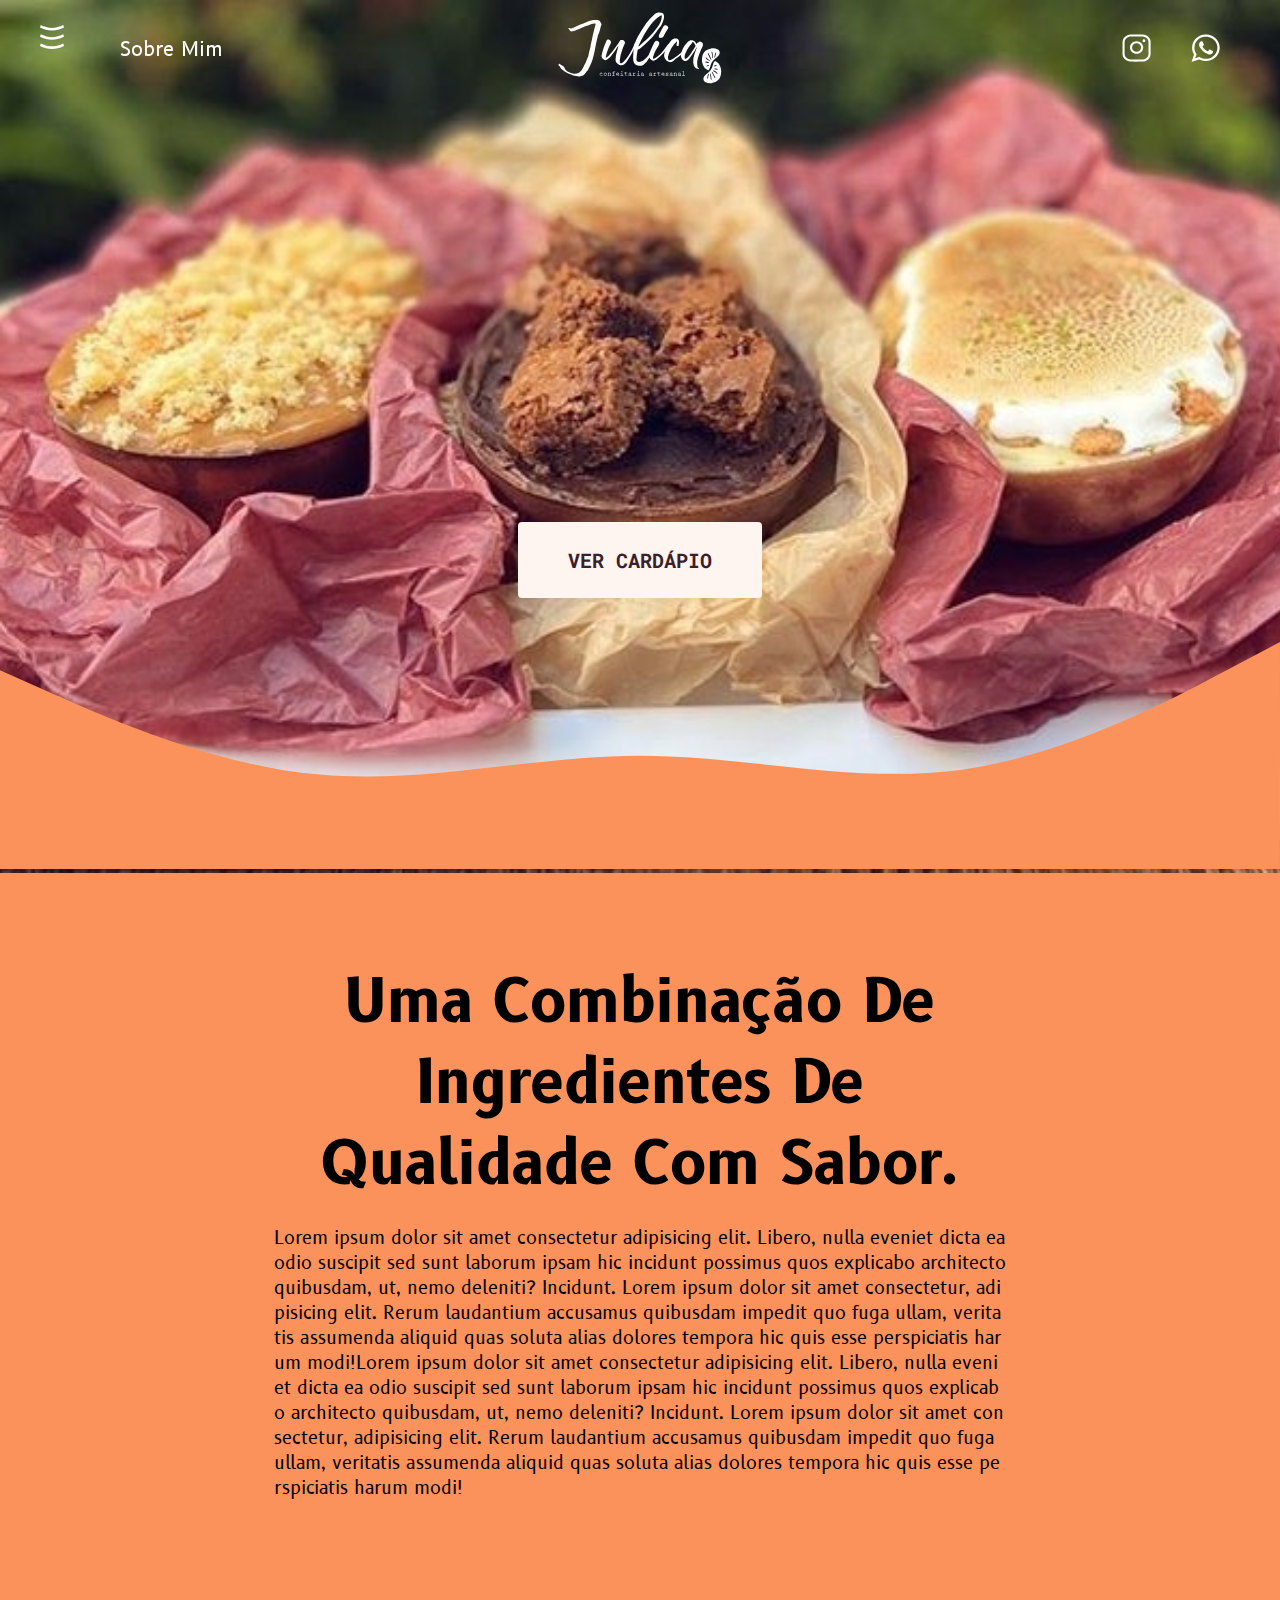
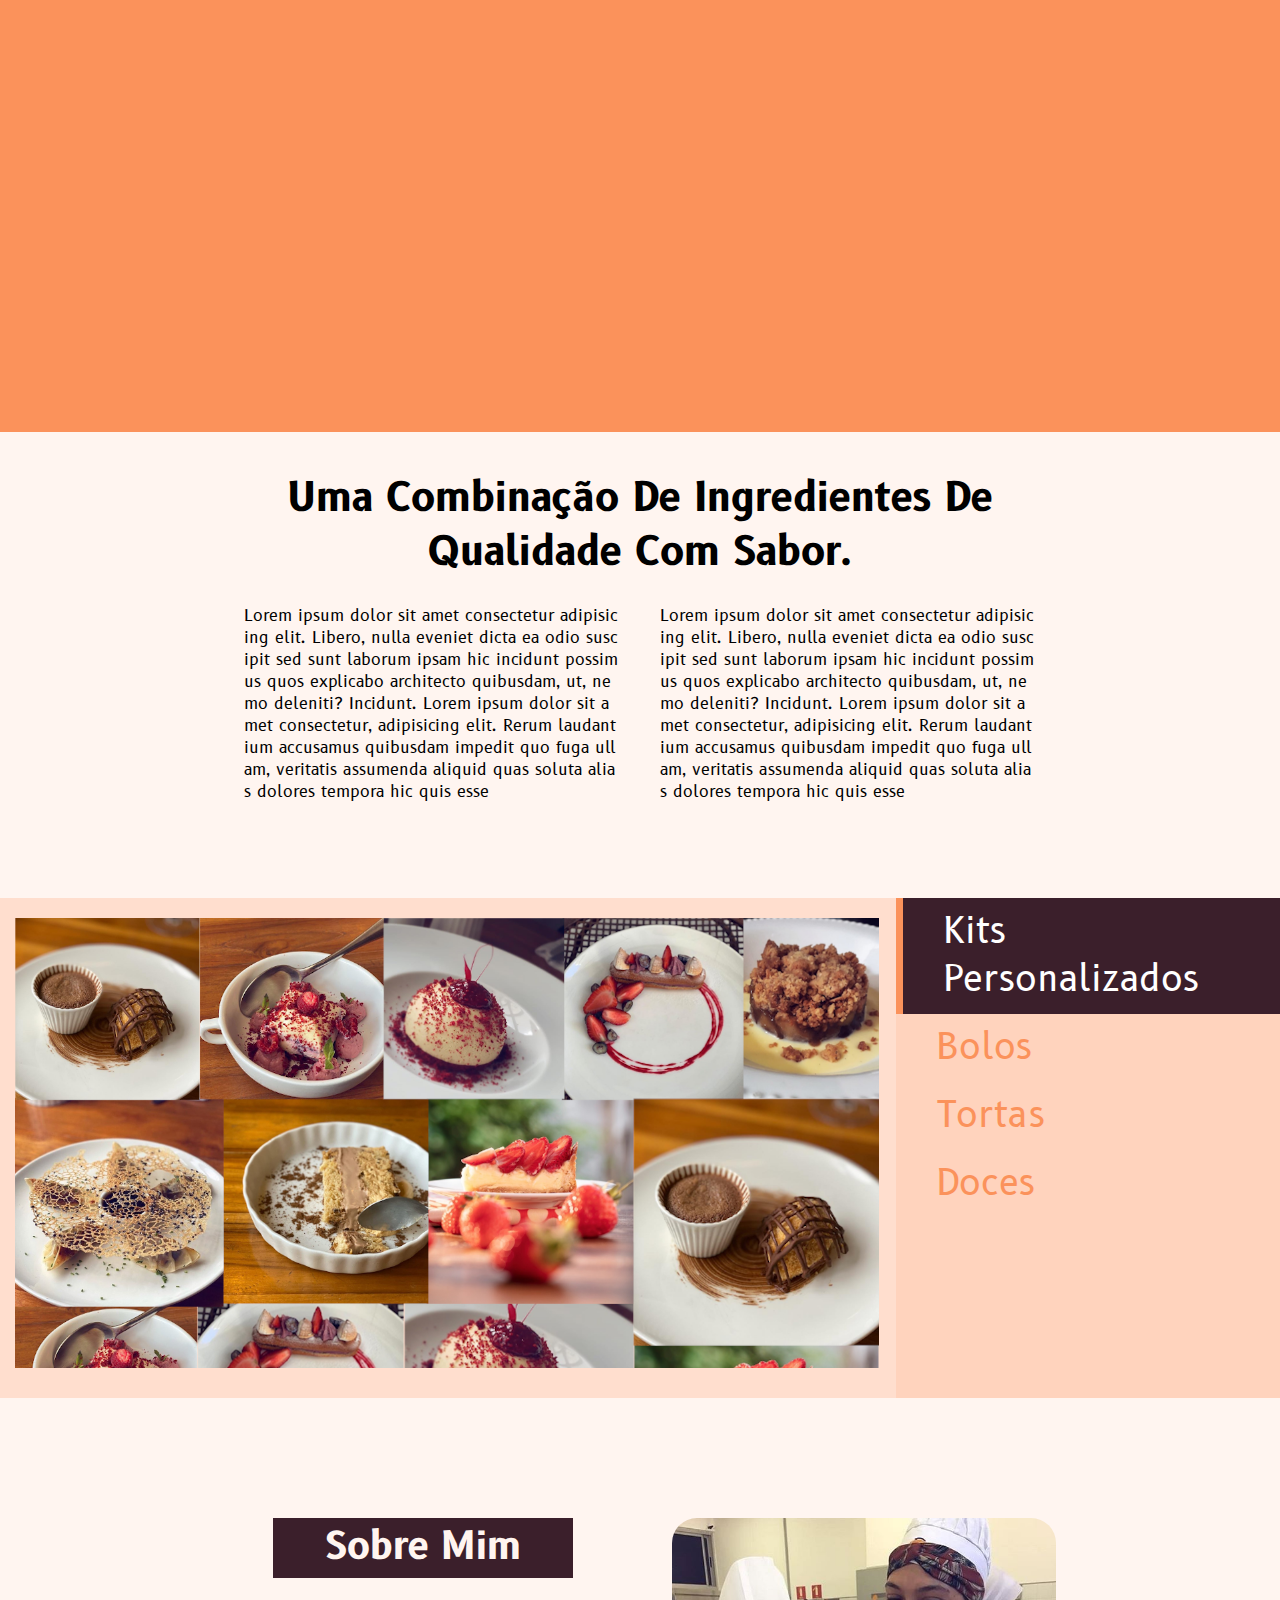
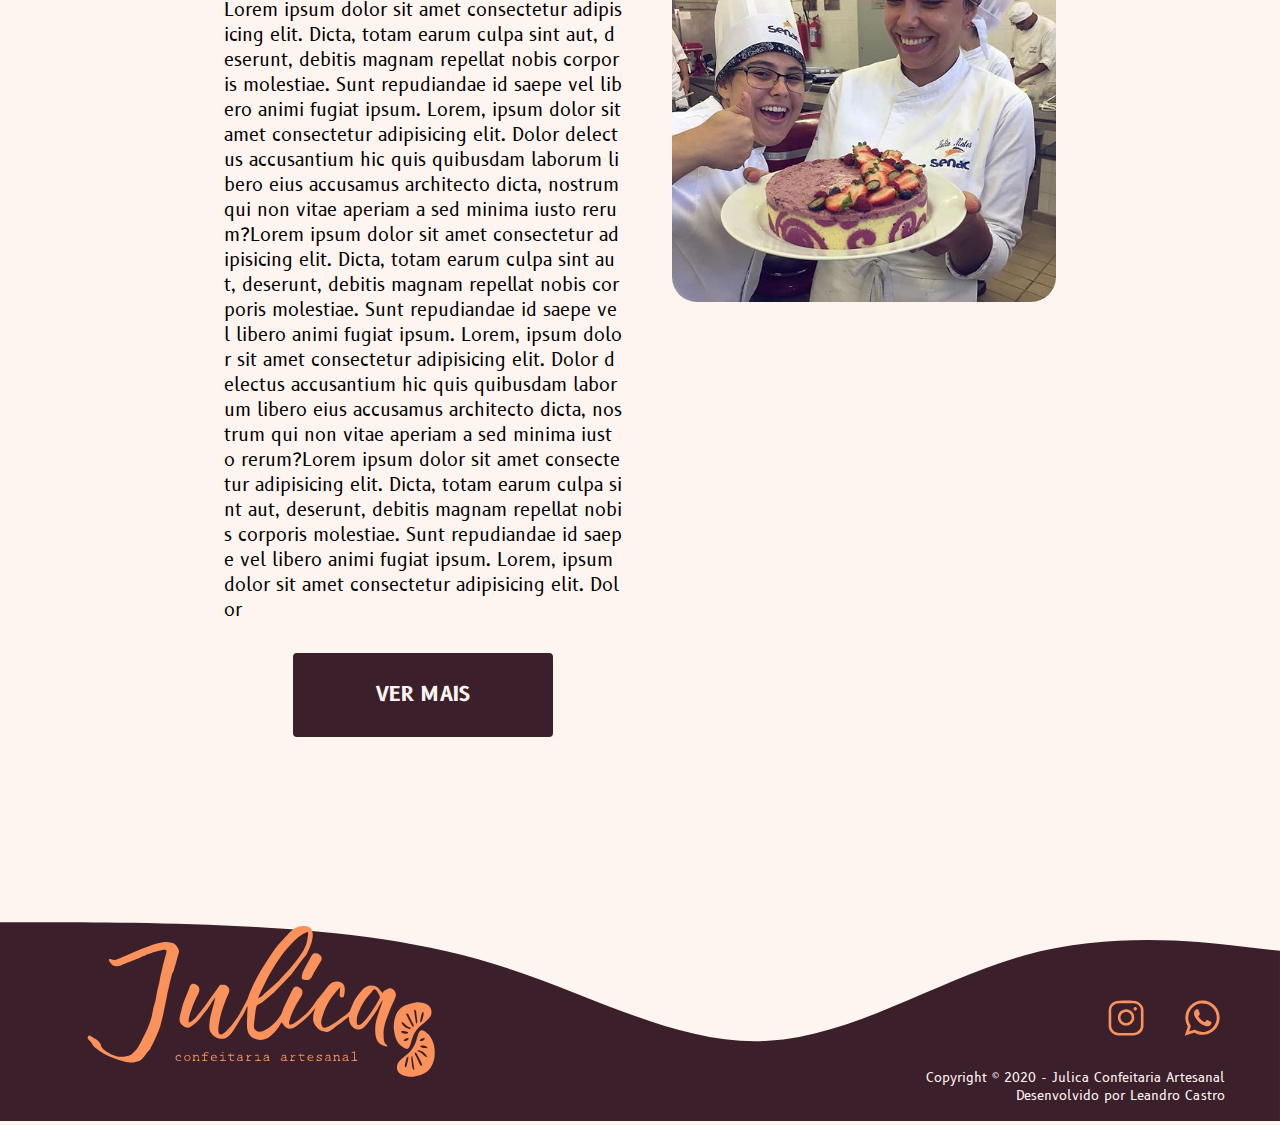
==== commit 46f0fb8c: "including social medias" ====
--- a/index.html
+++ b/index.html
@@ -12,6 +12,16 @@
     <link
         href="https://fonts.googleapis.com/css2?family=Roboto+Mono:ital,wght@0,100;0,300;0,400;0,500;0,700;1,100;1,300;1,400;1,500;1,700&display=swap"
         rel="stylesheet">
+    <link href="https://fonts.googleapis.com/css2?family=B612:ital,wght@0,400;0,700;1,400;1,700&display=swap"
+        rel="stylesheet">
+    <link
+        href="https://fonts.googleapis.com/css2?family=Titillium+Web:ital,wght@0,200;0,300;0,400;0,600;0,700;1,200;1,300;1,400;1,600;1,700&display=swap"
+        rel="stylesheet">
+    <link href="https://fonts.googleapis.com/css2?family=Fjalla+One&display=swap" rel="stylesheet">
+    <link
+        href="https://fonts.googleapis.com/css2?family=Montserrat:ital,wght@0,100;0,200;0,300;0,400;0,500;0,600;0,700;0,800;1,200;1,300;1,400;1,500;1,600;1,700;1,800&display=swap"
+        rel="stylesheet">
+
 
     <link rel="stylesheet" type="text/css" href="styles/navbar.css">
     <link rel="stylesheet" type="text/css" href="styles/main.css">
@@ -24,50 +34,66 @@
     <div class="wrapper">
         <nav>
             <div class="container-navbar transparent">
-                <div class="container-drawer">
-                    <div class="icons">
-                        <a href="#!" class='drawer-icon-clicable'>
-                            <svg class='drawer-icon' width="24" height="24" viewBox="0 0 24 24" fill="none"
-                                xmlns="http://www.w3.org/2000/svg">
-                                <path
-                                    d="M23.244 18.4273L24 20.8854L23.352 21.1886C19.7297 22.9482 15.8871 23.8999 12 24C7.88097 23.8826 3.81396 22.827 0 20.8854L0.756 18.4273L1.37016 18.7145C4.76128 20.368 8.35931 21.266 12 21.3675C15.8605 21.2487 19.671 20.2523 23.244 18.4273ZM12 2.94046C8.13953 2.82159 4.32898 1.82508 0.756 0L0 2.45804C3.81396 4.39968 7.88097 5.45528 12 5.57266C16.119 5.45528 20.186 4.39968 24 2.45804L23.244 0C19.671 1.82508 15.8605 2.82159 12 2.94046ZM12 12.1541C8.35939 12.0526 4.76144 11.1546 1.3704 9.50115L0.756 9.21367L0 11.6711C3.81396 13.6128 7.88097 14.6684 12 14.7857C15.8871 14.6856 19.7297 13.7339 23.352 11.9743L24 11.6711L23.244 9.21307C19.671 11.0383 15.8605 12.0349 12 12.1538V12.1541Z"
-                                    fill="" />
-                            </svg>
-                        </a>
-                        <a href="#!" class='x-icon-clicable'>
-                            <svg class='x-icon' width="20" height="20" viewBox="0 0 20 20" fill="none"
-                                xmlns="http://www.w3.org/2000/svg">
-                                <path
-                                    d="M19.5 1.7667L11.2668 10.0005L19.5 18.2333L18.2333 19.5L10 11.267L1.7667 19.5L0.5 18.2333L8.733 10.0005L0.5 1.7667L1.7667 0.5L10 8.7332L18.2333 0.5L19.5 1.7667Z"
-                                    fill="#FB925B" />
-                            </svg>
-                        </a>
-                    </div>
-                    <div class="drawer-content">
-                        <ul class="drawer">
-                            <li><a href='#!' class="drawer-items kits-link">Kits personalizados</a></li>
-                            <li><a href='#!' class="drawer-items bolos-link">Bolos</a></li>
-                            <li><a href='#!' class="drawer-items tortas-link">Tortas</a></li>
-                            <li><a href='#!' class="drawer-items doces-link">Doces</a></li>
-                            <li><a href='#!' class="drawer-items about-link">Sobre Mim</a></li>
-                            <li><a href='#!' class="drawer-items depoimentos-link">Depoimentos</a></li>
-                        </ul>
-                        <div class="container-imgs">
-                            <img src="imagens/89121087_137628491123751_278155715112052360_n.jpg" alt=""
-                                class="drawer-images">
-                            <img src="imagens/82646782_190499835368773_3071692700984210423_n.jpg" alt=""
-                                class="drawer-images">
-                        </div>
-                    </div>
-                </div>
-
-                <ul class="container-visible-items">
-                    <li><a href='#!' class="visible-items">Sobre Mim</a></li>
-                </ul>
+                <div style='display:flex; flex-direction: row;'>
+                    <div class="container-drawer">
+                        <div class="icons">
+                            <a href="#!" class='drawer-icon-clicable'>
+                                <svg class='drawer-icon' width="24" height="24" viewBox="0 0 24 24" fill="none"
+                                    xmlns="http://www.w3.org/2000/svg">
+                                    <path
+                                        d="M23.244 18.4273L24 20.8854L23.352 21.1886C19.7297 22.9482 15.8871 23.8999 12 24C7.88097 23.8826 3.81396 22.827 0 20.8854L0.756 18.4273L1.37016 18.7145C4.76128 20.368 8.35931 21.266 12 21.3675C15.8605 21.2487 19.671 20.2523 23.244 18.4273ZM12 2.94046C8.13953 2.82159 4.32898 1.82508 0.756 0L0 2.45804C3.81396 4.39968 7.88097 5.45528 12 5.57266C16.119 5.45528 20.186 4.39968 24 2.45804L23.244 0C19.671 1.82508 15.8605 2.82159 12 2.94046ZM12 12.1541C8.35939 12.0526 4.76144 11.1546 1.3704 9.50115L0.756 9.21367L0 11.6711C3.81396 13.6128 7.88097 14.6684 12 14.7857C15.8871 14.6856 19.7297 13.7339 23.352 11.9743L24 11.6711L23.244 9.21307C19.671 11.0383 15.8605 12.0349 12 12.1538V12.1541Z"
+                                        fill="" />
+                                </svg>
+                            </a>
+                            <a href="#!" class='x-icon-clicable'>
+                                <svg class='x-icon' width="20" height="20" viewBox="0 0 20 20" fill="none"
+                                    xmlns="http://www.w3.org/2000/svg">
+                                    <path
+                                        d="M19.5 1.7667L11.2668 10.0005L19.5 18.2333L18.2333 19.5L10 11.267L1.7667 19.5L0.5 18.2333L8.733 10.0005L0.5 1.7667L1.7667 0.5L10 8.7332L18.2333 0.5L19.5 1.7667Z"
+                                        fill="#FB925B" />
+                                </svg>
+                            </a>
+                        </div>
+                        <div class="drawer-content">
+                            <ul class="drawer">
+                                <li><a href='#!' class="drawer-items kits-link">Kits personalizados</a></li>
+                                <li><a href='#!' class="drawer-items bolos-link">Bolos</a></li>
+                                <li><a href='#!' class="drawer-items tortas-link">Tortas</a></li>
+                                <li><a href='#!' class="drawer-items doces-link">Doces</a></li>
+                                <li><a href='#!' class="drawer-items about-link">Sobre Mim</a></li>
+                                <li><a href='#!' class="drawer-items depoimentos-link">Depoimentos</a></li>
+                            </ul>
+                            <div class="container-imgs">
+                                <img src="imagens/89121087_137628491123751_278155715112052360_n.jpg" alt=""
+                                    class="drawer-images">
+                                <img src="imagens/82646782_190499835368773_3071692700984210423_n.jpg" alt=""
+                                    class="drawer-images">
+                            </div>
+                        </div>
+                    </div>
+
+                    <ul class="container-visible-items">
+                        <li><a href='#!' class="visible-items">Sobre Mim</a></li>
+                    </ul>
+                </div>
                 <div class="container-logo">
                     <a href="#!" class="logo-link">
                         <img src="imagens/Logo-Julica branco.svg" alt="logo da julica" class="logo-img">
                     </a>
+                </div>
+                <div class="social-medias">
+                    <ul style='z-index:45;position: relative;'>
+                        <a href="https://www.instagram.com/julicaconfeitaria/" class="social-media-link">
+                            <li class="social-media-icon">
+                                <img class='insta-icon' src="imagens/instagram white.svg" alt="">
+                            </li>
+                        </a>
+                        <a href="https://api.whatsapp.com/send?phone=5511956589800" class="social-media-link">
+                            <li class="social-media-icon">
+                                <img class='whats-icon' src="imagens/whatsapp white.svg" alt="">
+                            </li>
+                        </a>
+                    </ul>
                 </div>
             </div>
         </nav>
@@ -660,7 +686,7 @@
                                 libero animi fugiat ipsum. Lorem, ipsum dolor sit amet consectetur adipisicing elit.
                                 Dolor
                             </p>
-                            <a href="#!" class="primary-button btn-white btn-about-me">Ver mais</a>
+                            <a href="#!" class="primary-button btn-purple btn-about-me">Ver mais</a>
                         </div>
                         <div class="about-me-img">
                             <img src="imagens/82378771_636596460214144_8201159220621048693_n.jpg" alt="">
@@ -671,6 +697,46 @@
             <footer>
                 <div class="footer">
                     <img class='logo-footer' src="imagens/meu-svg.svg" alt="">
+                    <svg class='svg-background' xmlns="http://www.w3.org/2000/svg" viewBox="0 0 1440 320">
+                        <path fill="#3B1F2B" fill-opacity="1"
+                            d="M0,96L48,96C96,96,192,96,288,101.3C384,107,480,117,576,149.3C672,181,768,235,864,229.3C960,224,1056,160,1152,133.3C1248,107,1344,117,1392,122.7L1440,128L1440,320L1392,320C1344,320,1248,320,1152,320C1056,320,960,320,864,320C768,320,672,320,576,320C480,320,384,320,288,320C192,320,96,320,48,320L0,320Z">
+                        </path>
+                    </svg>
+                    <p class='copyright'>Copyright © 2020 - Julica Confeitaria Artesanal <br> Desenvolvido por Leandro
+                        Castro</p>
+                    <ul class='media-container-footer'>
+                        <a href="https://www.instagram.com/julicaconfeitaria/" class="social-media-link">
+                            <li class="social-media-icon-footer">
+                                <svg enable-background="new 0 0 512 512" id="Layer_1" version="1.1" width='3rem'
+                                    height='3rem' viewBox="0 0 512 512" xml:space="preserve" fill='#fb925b'
+                                    xmlns="http://www.w3.org/2000/svg" xmlns:xlink="http://www.w3.org/1999/xlink">
+                                    <g>
+                                        <path
+                                            d="M505,257c0,34.8-0.7,69.7,0.2,104.5c1.5,61.6-37.2,109.2-86.5,130.4c-19.8,8.5-40.6,13-62.1,13c-67.3,0.1-134.7,1-202-0.3   c-50.7-1-92.4-22.2-122.3-64c-15.7-22-23.2-47-23.2-74.1c0-71.7,0-143.3,0-215c0-58.5,28.5-99.4,79.1-126C110.2,14,134.1,9.1,159,9   c65.3,0,130.7-0.4,196,0.2c50.7,0.4,93,19.8,124.2,60.6c17.4,22.8,25.8,49,25.8,77.8C505,184,505,220.5,505,257z M46,257   c0,36.7,0,73.3,0,110c0,16.4,3.8,31.8,12.3,45.7c22.3,36.5,56,54.3,97.8,55c67.1,1,134.3,0.4,201.5,0.2c16.5,0,32.5-3.4,47.4-10.5   c40.6-19.4,63.3-50.3,63.1-96.7c-0.4-71-0.1-142-0.1-213c0-20.1-5.7-38.5-17.6-54.7c-23-31.1-54.8-46.4-92.8-46.8   c-67-0.8-134-0.3-201-0.2c-14.3,0-28.1,2.9-41.5,7.9c-36.8,13.7-71,48.4-69.4,99.5C46.9,188,46,222.5,46,257z" />
+                                        <path
+                                            d="M257.6,363c-64.5,0-116.5-51.4-116.6-115.4c-0.1-63,52.3-114.6,116.4-114.6c64.3-0.1,116.5,51.4,116.6,114.9   C374,311.3,321.9,362.9,257.6,363z M257.6,326c43.9,0,79.5-35.1,79.4-78.3c-0.1-42.8-35.7-77.8-79.4-77.8   c-43.9,0-79.7,34.9-79.7,78C178,291.1,213.7,326.1,257.6,326z" />
+                                        <path
+                                            d="M387.5,98c13.5,0,24.5,11.5,24.5,25.6c-0.1,14.1-11.2,25.5-24.7,25.4c-13.3-0.1-24.2-11.5-24.2-25.3   C363,109.6,374,98,387.5,98z" />
+                                    </g>
+                                </svg>
+                            </li>
+                        </a>
+                        <a href="https://api.whatsapp.com/send?phone=5511956589800" class="social-media-link">
+                            <li class="social-media-icon-footer">
+                                <svg enable-background="new 0 0 512 512" id="Layer_1" version="1.1"
+                                    viewBox="0 0 512 512" xml:space="preserve" xmlns="http://www.w3.org/2000/svg"
+                                    xmlns:xlink="http://www.w3.org/1999/xlink" width='3rem' height='3rem'
+                                    fill='#fb925b'>
+                                    <g>
+                                        <path
+                                            d="M10.8,507.9c6.9-20.7,13.4-40.1,19.9-59.5c6.5-19.2,12.3-38.7,19.7-57.6c3.8-9.6,2.6-16.8-2.2-25.8   c-26.2-48.6-34-100.7-24.9-154.9c7.7-45.9,27.2-86.5,58.7-121C133.9,32.4,198.7,5.2,275.3,8.4c56.1,2.3,105.7,22.8,148,59.9   c39.4,34.5,65.1,77.4,77,128.4c9.6,41.1,8.5,82-3.3,122.5c-15,51.3-43.7,93.6-86.4,125.8c-59.3,44.8-125.8,58.7-198.3,44.6   c-21.8-4.2-42.6-12-62.2-22.6c-3.2-1.7-5.9-2.1-9.4-0.9c-37.2,12-74.5,23.9-111.7,35.8C23.4,503.7,17.7,505.6,10.8,507.9z    M74.1,445.2c2-0.5,2.9-0.7,3.8-1c23.3-7.4,46.6-14.9,70-22.1c2.2-0.7,5.2-0.1,7.3,0.9c10.1,5,19.8,11,30.2,15.4   c42.8,18.1,86.9,21,131.5,8.6c53.2-14.9,94-46.6,121.9-94.5c23.9-41,32.1-85.3,24.7-131.9c-9.4-59.3-39.8-105.9-90.1-139   C329.8,53,281.8,43.3,230.6,51.4c-44.1,7-81.8,27.1-112.9,59.3c-26.7,27.6-44.6,60.2-52.4,97.7c-11.1,53.7-2.9,104.5,26.9,150.8   c6,9.3,5.8,16.4,2.2,25.9C87.1,404.6,81,424.5,74.1,445.2z" />
+                                        <path
+                                            d="M389.3,321.8c-0.3,19.3-9.4,34-27.8,43.2c-18.1,9-36.5,11.3-55.4,3.9c-17-6.7-34.2-13.2-50.6-21.3   c-21.6-10.7-39.3-26.7-55.5-44.4c-17.9-19.6-33.1-41.4-45.6-64.7c-8.9-16.5-14.3-34-12.4-53.2c2-20.4,11.5-36.7,27.5-49   c3.2-2.4,8-3.5,12.1-3.9c5.3-0.4,10.6,0.4,15.9,0.8c4.4,0.4,6.8,3.5,8.3,7.1c3.9,9.6,7.4,19.2,11.1,28.9c2.5,6.5,4.4,13.3,7.4,19.6   c3.7,7.8,1.4,14.3-3.4,20.3c-4.1,5.1-8.4,10-13.1,14.4c-3.9,3.7-4.6,7.5-2,12c11.5,20.5,25.5,38.9,44,53.8   c12.2,9.8,25.7,17.1,39.7,23.9c4.1,2,8.1,1.7,11.3-2c6.9-7.9,13.9-15.7,20.7-23.7c4.4-5.1,6.6-6.1,12.5-3.1   c17.1,8.6,34,17.5,51,26.4C389,313,390,316.6,389.3,321.8z" />
+                                    </g>
+                                </svg>
+                            </li>
+                        </a>
+                    </ul>
                 </div>
             </footer>
         </div>
--- a/styles/navbar.css
+++ b/styles/navbar.css
@@ -10,6 +10,7 @@
     display: flex;
     flex-direction: row;
     align-items: center;
+    justify-content: space-between;
 }
 
 .transparent {
@@ -130,4 +131,24 @@
 
 .logo-img {
     height: 188px;
-}+}
+
+/* social media */
+
+.social-medias {
+    margin-right: 40px;
+}
+
+.social-medias ul {
+    display: flex;
+    flex-direction: row;
+}
+
+.social-media-link {
+    margin: 20px;
+}
+
+/* .social-media-icon svg {
+    width: 2.4rem;
+    height: 2.4rem;
+} */--- a/styles/main.css
+++ b/styles/main.css
@@ -17,7 +17,11 @@
     width: 100vw;
     overflow-x: hidden;
 
-    font-family: 'Roboto Mono', monospace;
+    /* font-family: 'Roboto Mono', monospace; */
+    font-family: 'B612', sans-serif;
+    /* font-family: 'Fjalla One', sans-serif; */
+    /* font-family: 'Titillium Web', sans-serif; */
+    /* font-family: 'Montserrat', sans-serif; */
 }
 
 body {
@@ -100,8 +104,15 @@
 }
 
 .btn-white {
-    background: white;
-    /* border: 0.02rem solid white; */
+    font-family: 'Roboto Mono', monospace !important;
+    background: var(--cor-de-fundo);
+    font-weight: 800;
+}
+
+.btn-purple {
+    background: #3B1F2B;
+    color: var(--cor-de-fundo) !important;
+    font-weight: 700;
 }
 
 .primary-button:hover {
@@ -123,11 +134,12 @@
 /* footer */
 
 .footer {
-    background: url('../imagens/footer.png') no-repeat;
-    background-size: cover;
+    /* background: url('../imagens/footer.png') no-repeat;
+    background-size: cover; */
 
     width: 100vw;
-    height: 210px;
+
+    height: 415px;
 
     margin-top: 100px;
     overflow: hidden;
@@ -135,9 +147,34 @@
 
 .logo-footer {
     position: absolute;
-    margin-left: 90px;
+    margin-left: 60px;
     height: 231px;
-    bottom: 0;
+    bottom: 15px;
+}
+
+.media-container-footer {
+    float: right;
+
+    display: flex;
+    flex-direction: row;
+
+    position: absolute;
+    right: 40px;
+    bottom: 65px;
+}
+
+.social-media-icon-footer svg {
+    width: 3.6rem;
+    height: 3.6rem;
+}
+
+.copyright {
+    color: var(--cor-de-fundo);
+    position: absolute;
+    bottom: 0px;
+    text-align: right;
+    right: 55px;
+    font-size: 1.3rem;
 }
 
 
--- a/styles/responsividade.css
+++ b/styles/responsividade.css
@@ -1,3 +1,9 @@
+@media (max-width:1440px) {
+    .footer {
+        height: auto;
+    }
+}
+
 @media (max-width:1024px) {
     p {
         font-size: 1.6rem;
@@ -64,8 +70,21 @@
     .logo-footer {
         position: absolute;
         margin-left: 35px;
-        height: 167px;
+        height: 138px;
         bottom: 16px;
+    }
+
+    .media-container-footer {
+        bottom: 30px;
+    }
+
+    .copyright {
+        color: #fb925b;
+        bottom: 0px;
+        position: absolute;
+        text-align: center;
+        right: calc(50% - 147.72px);
+        font-size: 1.3rem;
     }
 }
 
@@ -96,7 +115,7 @@
     }
 
     .cardapio-item {
-        font-size: 1.8rem;
+        font-size: 1.9rem;
     }
 
     .item-card {
@@ -150,13 +169,310 @@
         text-transform: capitalize;
     }
 
+    .logo-footer {
+        height: 120px;
+        bottom: 5px;
+    }
+
+    .media-container-footer {
+        bottom: 10px;
+        right: 30px;
+    }
+
+    .svg-background {
+        margin-bottom: -5px;
+    }
+
+    .logo-footer {
+        height: 120px;
+        bottom: 65px;
+        z-index: 10;
+        margin-left: 40px;
+    }
+
+    .media-container-footer {
+        bottom: 70px;
+        right: 30px;
+    }
+
+    .copyright {
+        color: #fb925b;
+
+        bottom: auto;
+        right: auto;
+
+        position: relative;
+        text-align: center;
+        margin: 0 auto;
+        font-size: 1.3rem;
+        display: block;
+        background-color: var(--dark-purple);
+    }
+
+}
+
+@media(max-width:425px) {
+    .social-medias {
+        margin-right: 10px;
+    }
+
+    .social-media-link {
+        margin: 8px;
+    }
+
+    .logo-img {
+        height: 140px;
+    }
+
+    .container-logo {
+        left: calc(50% - 70px);
+    }
+
+    .container-visible-items {
+        display: none;
+    }
+
+    .transition {
+        top: 87vh;
+    }
+
+    .close-page-icon {
+        top: -7px;
+        right: 0px;
+    }
+
+    .close-page-icon a {
+        width: 40px;
+        height: 40px;
+        display: inline-flex;
+        background-color: #FB925B;
+        border-radius: 33%;
+    }
+
+    .cardapio-header {
+        width: 100vw;
+        justify-content: inherit;
+        margin-left: 0;
+    }
+
+    .cardapio-items {
+        flex-direction: column;
+    }
+
+    .cardapio-items li {
+        margin-left: 0;
+        line-height: 50px;
+    }
+
+    .cardapio-item {
+        display: inline-block;
+        width: 100vw;
+        text-align: center;
+    }
+
+    .item-ativo {
+        width: 100vw;
+        text-align: center;
+    }
+
+    .container-cardapio {
+        width: 100vw;
+        height: auto;
+        display: flex;
+        flex-direction: column;
+    }
+
+    .expositores-cardapio {
+        height: auto;
+        margin: 0px 0 30px 0px;
+    }
+
+    .item-card {
+        margin: 25px 20px;
+        min-height: 338px;
+    }
+
+    .title-of-section {
+        font-size: 2.6rem;
+    }
+
+
+    .container-sec-1 {
+        margin: 0px;
+    }
+
+    .container-sec-2 .sec-title h1 {
+        font-size: 2.6rem;
+    }
+
+    .side-by-side-text {
+        display: flex;
+        flex-direction: column;
+    }
+
+    .side-by-side-text li {
+        margin: 0;
+    }
+
+    .side-menu-text {
+        font-size: 1.9rem;
+        display: inline-block;
+        width: 100vw;
+        text-align: center;
+    }
+
+    .side-menu {
+        background-color: #FFD3BD;
+        position: relative;
+        width: auto;
+    }
+
+    .side-menu-items {
+        padding: 10px 0px;
+    }
+
+    .expositor-de-imagens {
+        width: 100vw;
+        height: 832px;
+        position: relative;
+        left: 0;
+        margin-top: 0;
+    }
+
+    .about-me {
+        display: flex;
+        flex-direction: column;
+    }
+
+    .about-me-left {
+        margin-right: 0;
+    }
+
+    .about-me-text {
+        margin-top: 166px;
+    }
+
+    .about-me-img {
+        position: absolute;
+        right: calc(50% - 76.5px);
+    }
+
+    .about-me-img img {
+        border-radius: 7px;
+        width: 36vw;
+    }
+
     .footer {
-        height: 140px;
-    }
-
-    .logo-footer {
-        height: 120px;
-    }
-
-
+        margin-top: 0px;
+    }
+
+    .svg-background {
+        transform: scale(3);
+        margin-bottom: 90px;
+        position: relative;
+        bottom: -2px;
+    }
+
+    .logo-footer {
+        bottom: 70px;
+        margin-left: 16px;
+    }
+}
+
+@media (max-width: 375px) {
+    p {
+        font-size: 1.2rem;
+    }
+
+    .container-hero {
+        min-height: 55vh;
+    }
+
+    .btn-hero {
+        top: 34vh;
+    }
+
+    .transition {
+        top: 46vh;
+    }
+
+    .container-drawer {
+        padding: 20px 40px 40px 25px;
+    }
+
+    .drawer-content {
+        padding-left: 25px;
+        height: 400px;
+    }
+
+    .drawer {
+        margin-top: 25px;
+    }
+
+    .drawer li {
+        margin-bottom: 5px;
+    }
+
+    .drawer-items {
+        font-size: 3.3rem;
+    }
+
+    .side-by-side-text li p {
+        font-size: 1.2rem;
+    }
+
+    .svg-background {
+        margin-bottom: 79px;
+    }
+
+    .logo-footer {
+        bottom: 65px;
+        height: 110px;
+    }
+
+    .social-media-icon-footer svg {
+        width: 2.5rem;
+        height: 2.5rem;
+    }
+
+    .media-container-footer {
+        bottom: 80px;
+        right: 20px;
+    }
+
+    .copyright {
+        font-size: 1rem;
+    }
+}
+
+@media (max-width: 320px) {
+    .transition {
+        top: 47vh;
+    }
+
+    .logo-footer {
+        bottom: 47px;
+        height: 90px;
+    }
+
+    .svg-background {
+        margin-bottom: 67px;
+    }
+
+    .media-container-footer {
+        bottom: 65px;
+
+        right: 20px;
+    }
+
+    .social-medias ul {
+        display: flex;
+        flex-direction: column;
+        justify-content: space-evenly;
+    }
+
+    .social-media-link {
+        margin: 0;
+        margin-right: 10px;
+    }
 }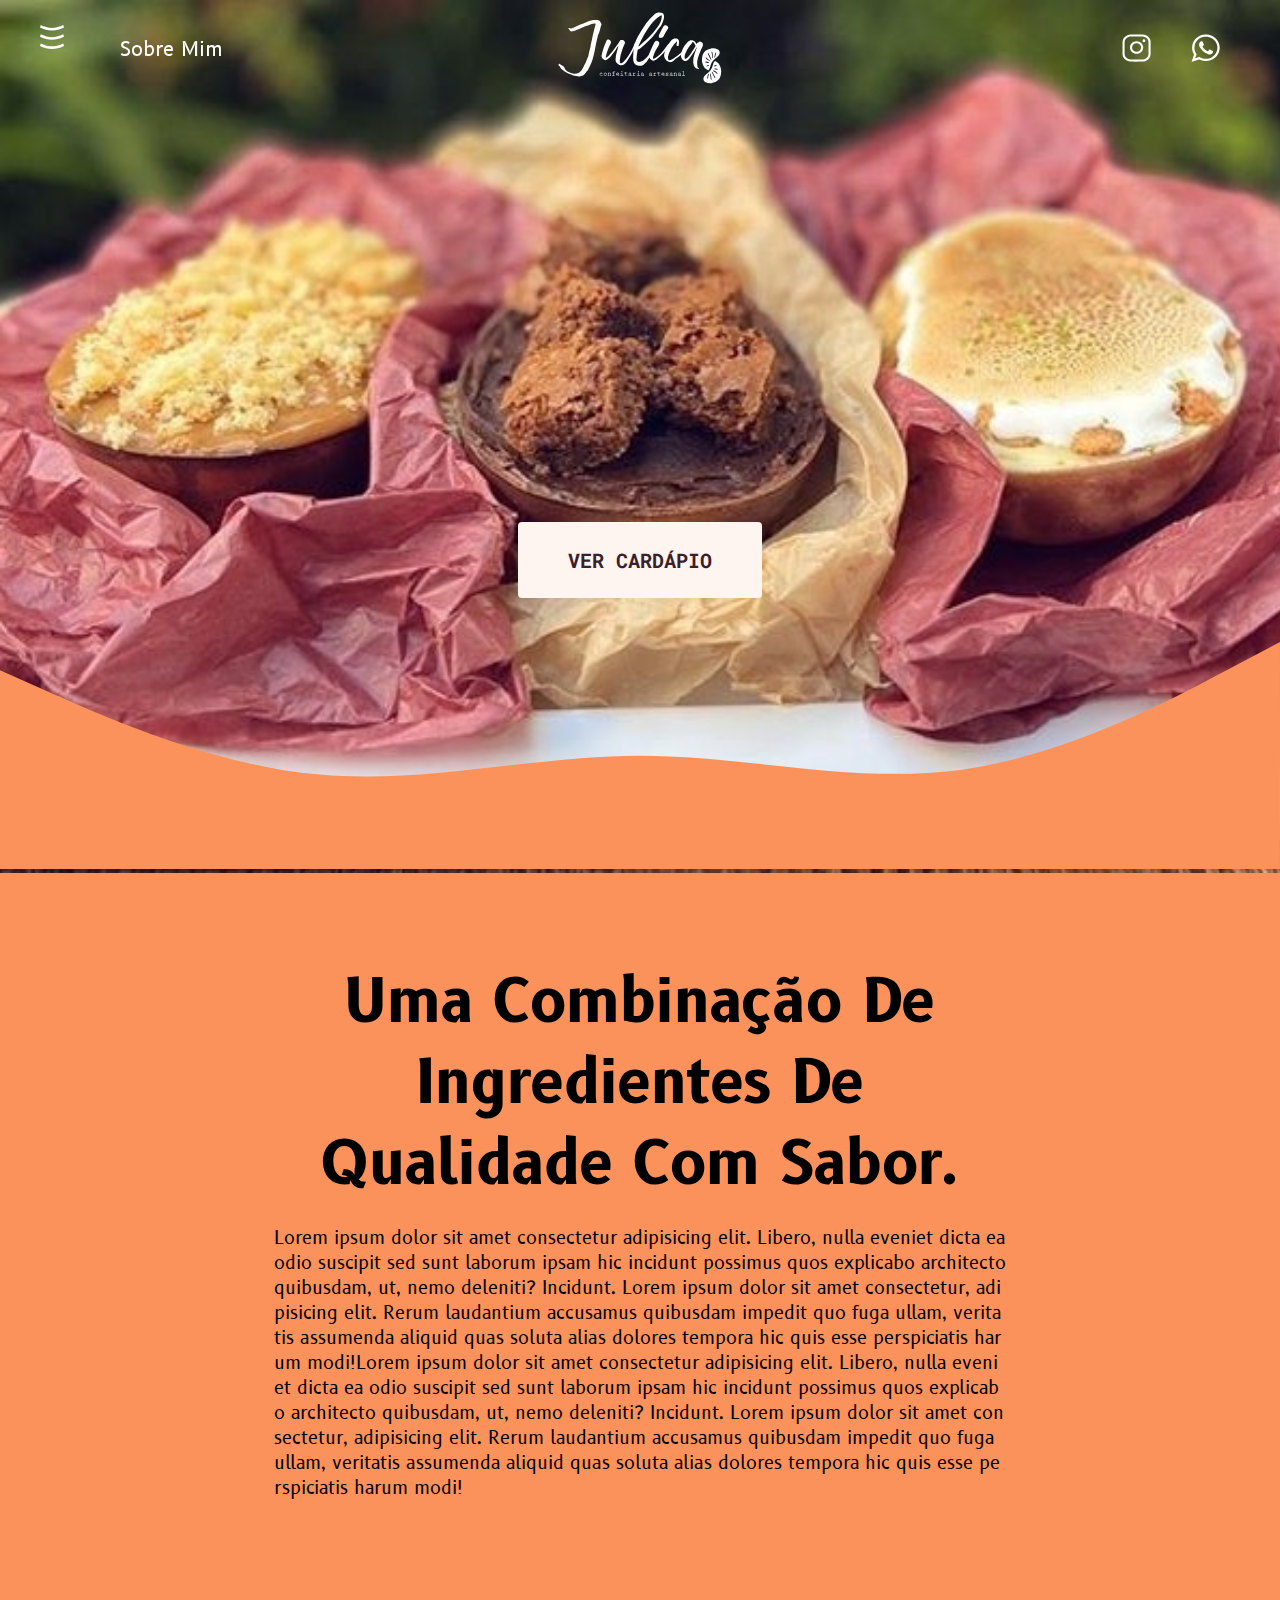
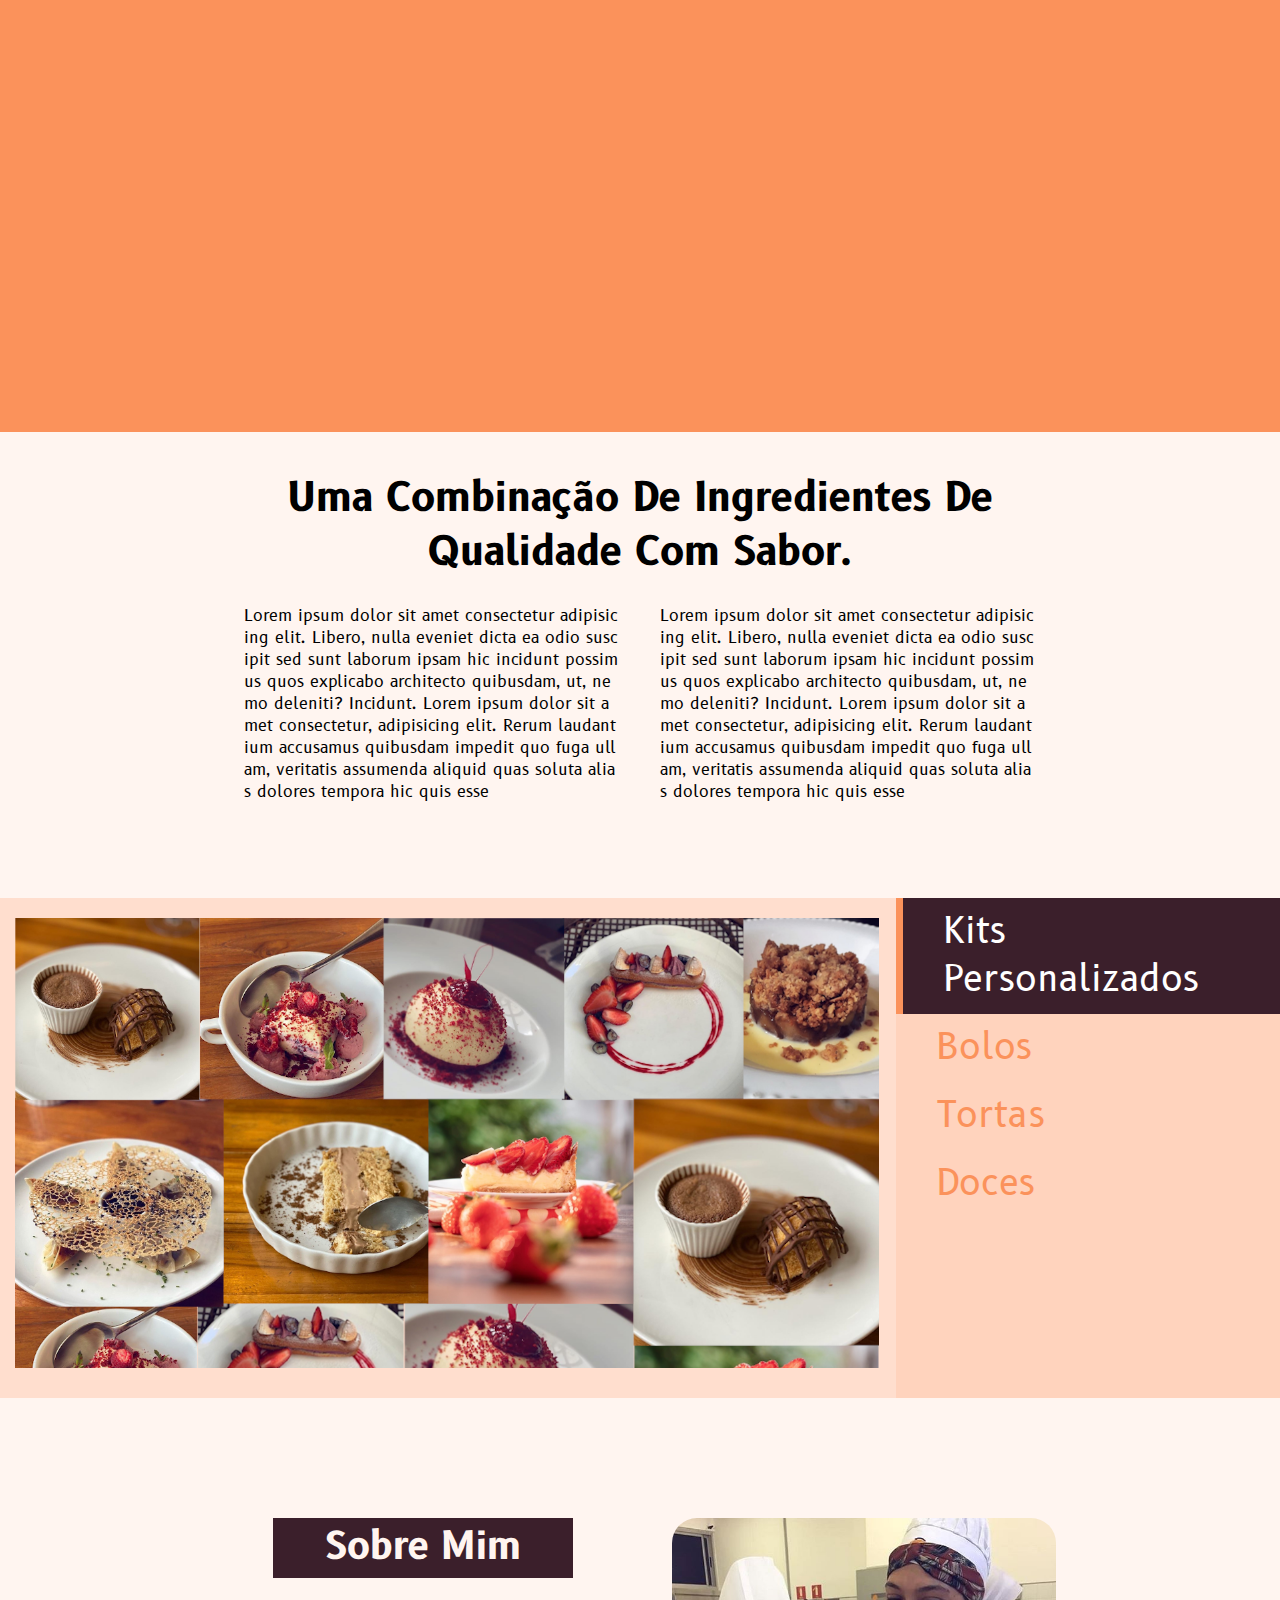
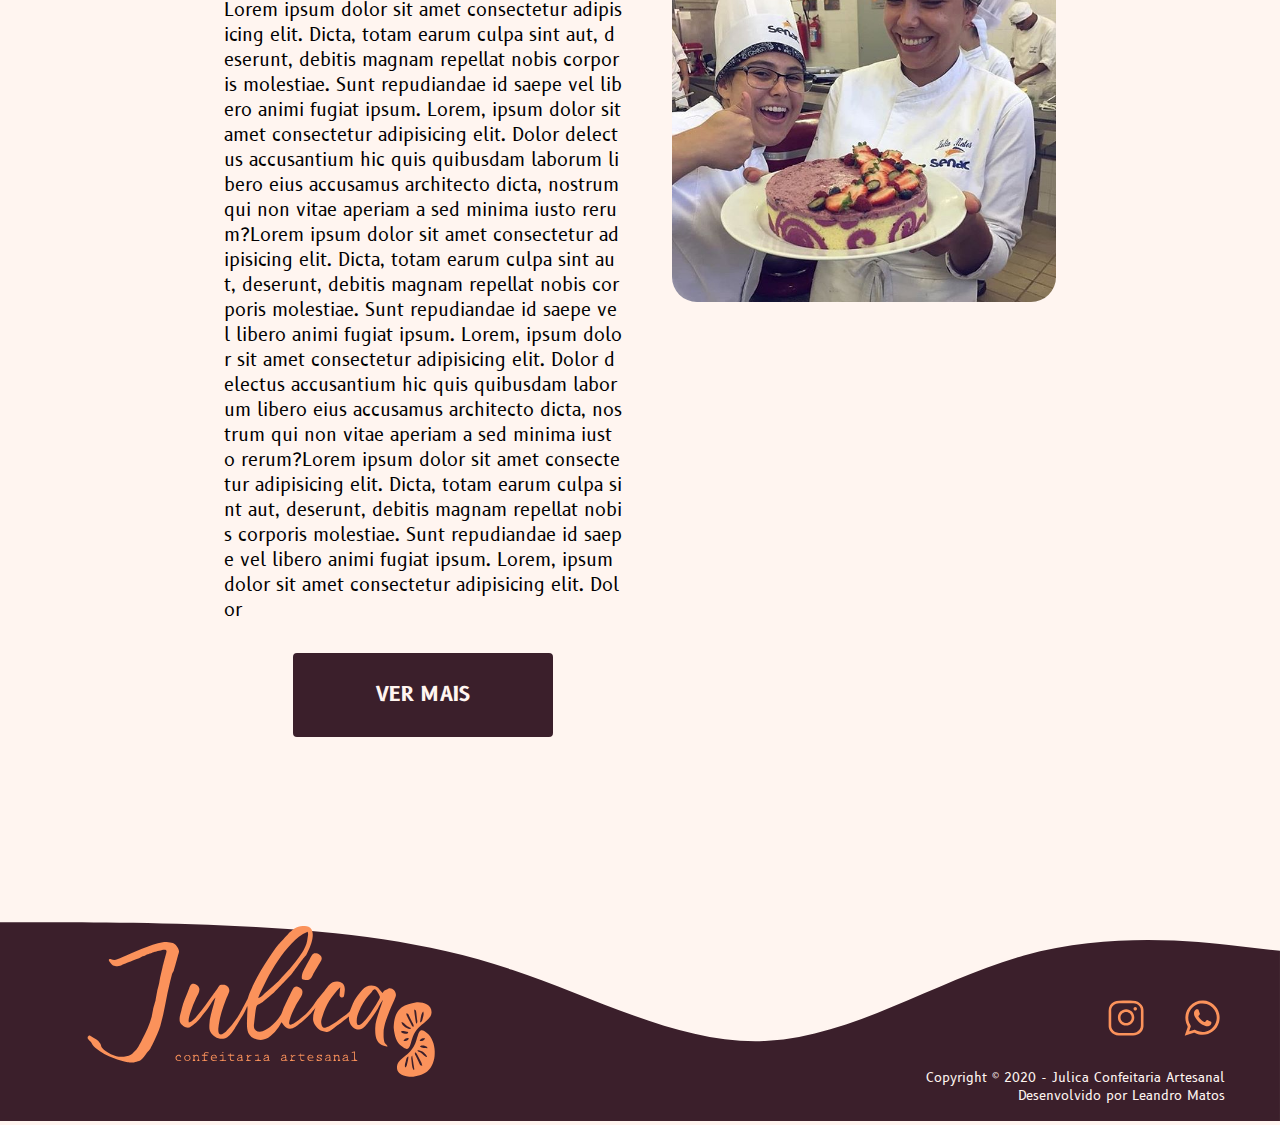
==== commit 7cd278c2: "responsivity" ====
--- a/index.html
+++ b/index.html
@@ -703,7 +703,7 @@
                         </path>
                     </svg>
                     <p class='copyright'>Copyright © 2020 - Julica Confeitaria Artesanal <br> Desenvolvido por Leandro
-                        Castro</p>
+                        Matos</p>
                     <ul class='media-container-footer'>
                         <a href="https://www.instagram.com/julicaconfeitaria/" class="social-media-link">
                             <li class="social-media-icon-footer">
--- a/styles/responsividade.css
+++ b/styles/responsividade.css
@@ -211,6 +211,18 @@
 
 }
 
+@media (max-width:638px) {
+
+    .container-visible-items {
+        display: none;
+    }
+
+    .transition {
+        bottom: 337vh;
+        top: auto;
+    }
+}
+
 @media(max-width:425px) {
     .social-medias {
         margin-right: 10px;
@@ -220,16 +232,25 @@
         margin: 8px;
     }
 
+    .drawer-content {
+        position: absolute;
+        top: 60px;
+        left: 0;
+        background-color: var(--cor-de-fundo);
+        padding-left: 10px;
+        width: 100%;
+        display: flex;
+        flex-direction: row;
+        justify-content: space-between;
+        height: 510px;
+    }
+
     .logo-img {
         height: 140px;
     }
 
     .container-logo {
         left: calc(50% - 70px);
-    }
-
-    .container-visible-items {
-        display: none;
     }
 
     .transition {
@@ -450,6 +471,20 @@
         top: 47vh;
     }
 
+    .container-logo {
+        z-index: 2;
+    }
+
+    .drawer-items {
+        font-size: 3rem;
+    }
+
+    .drawer-content {
+        padding-left: 10px;
+        height: 320px;
+        top: 76px;
+    }
+
     .logo-footer {
         bottom: 47px;
         height: 90px;
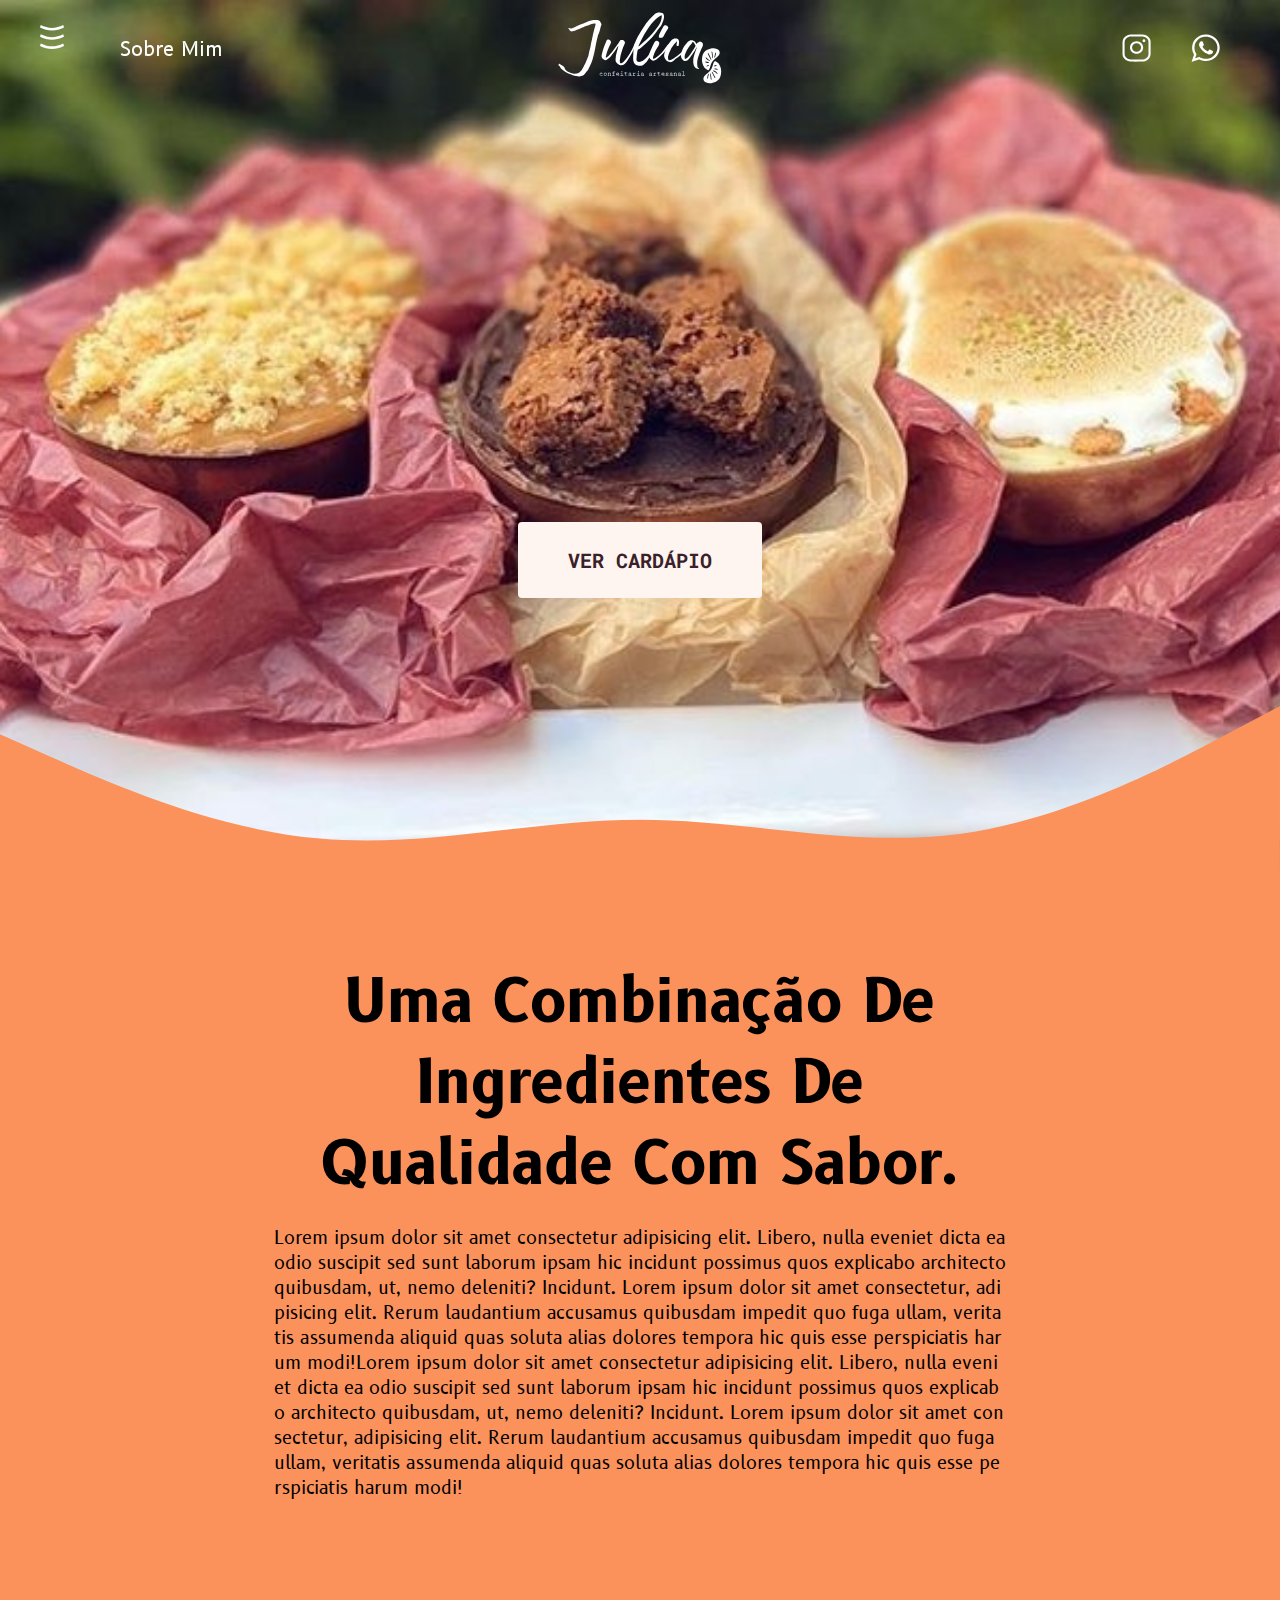
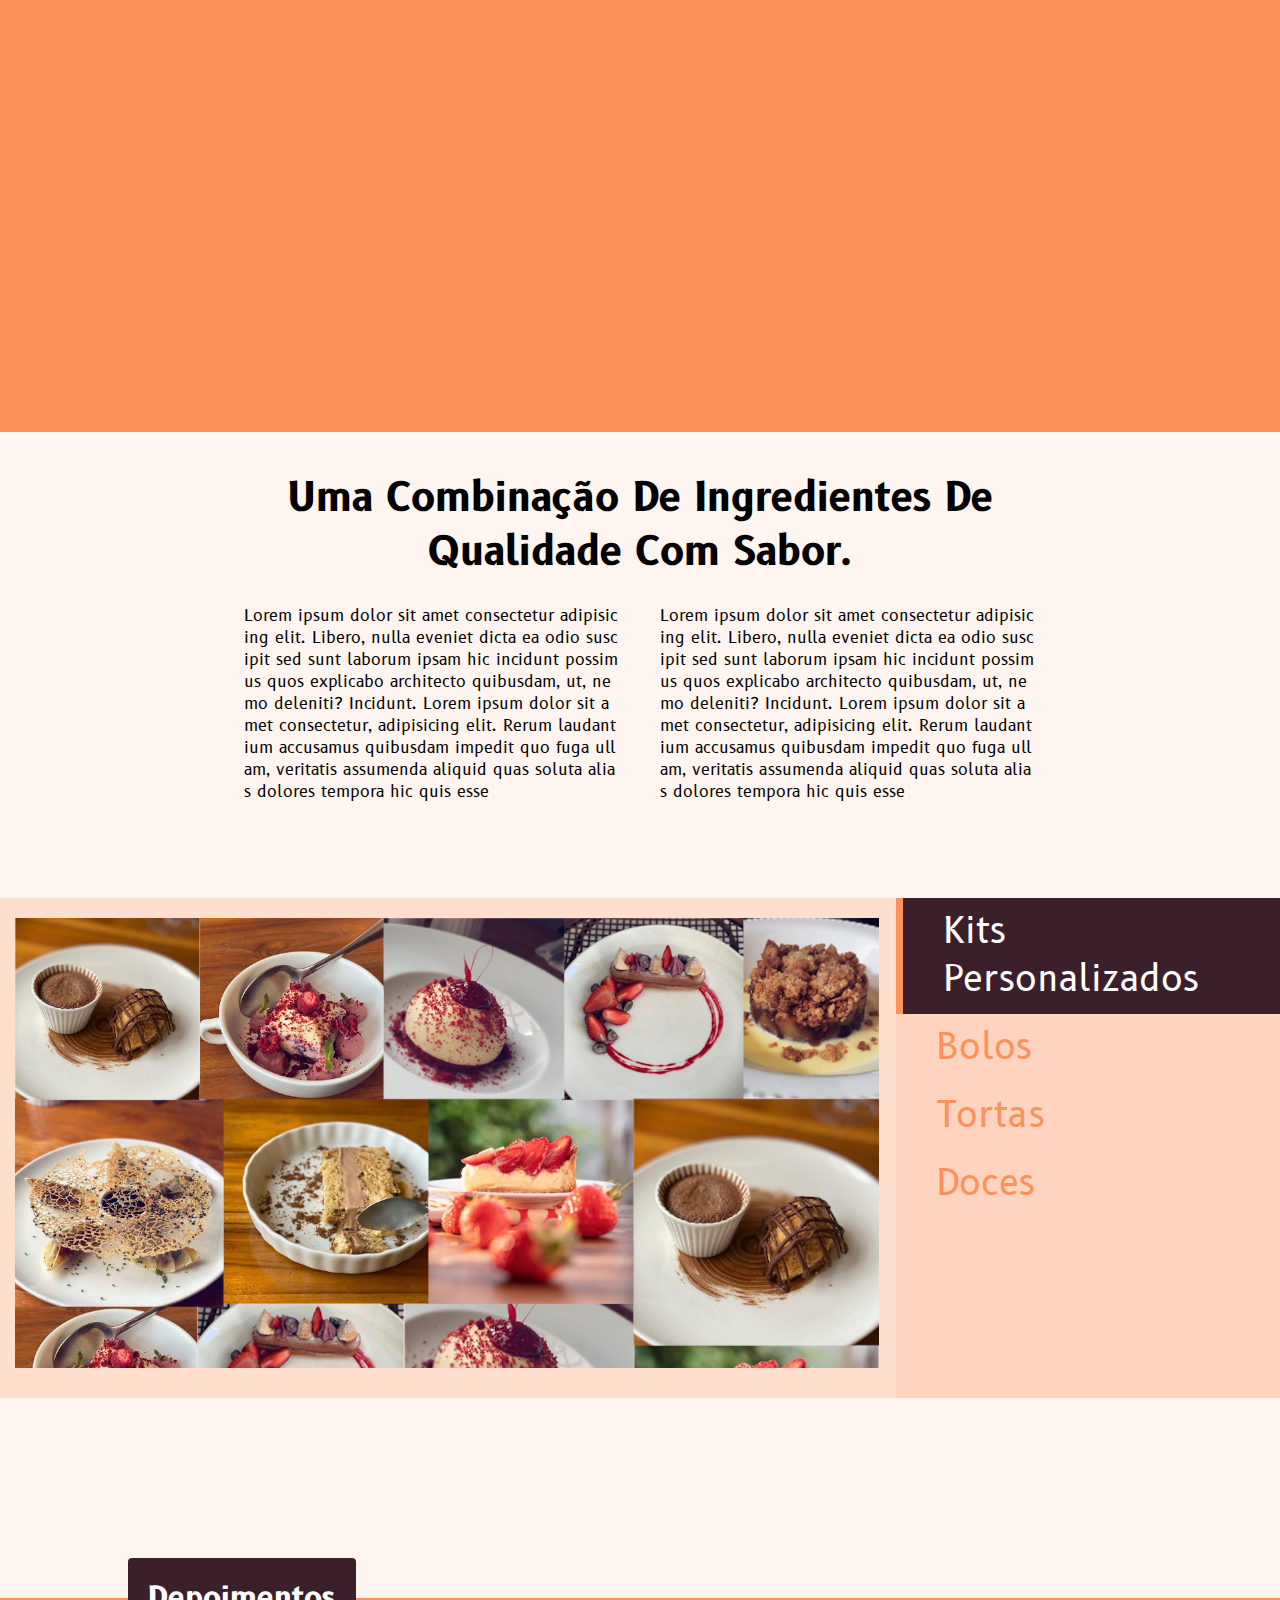
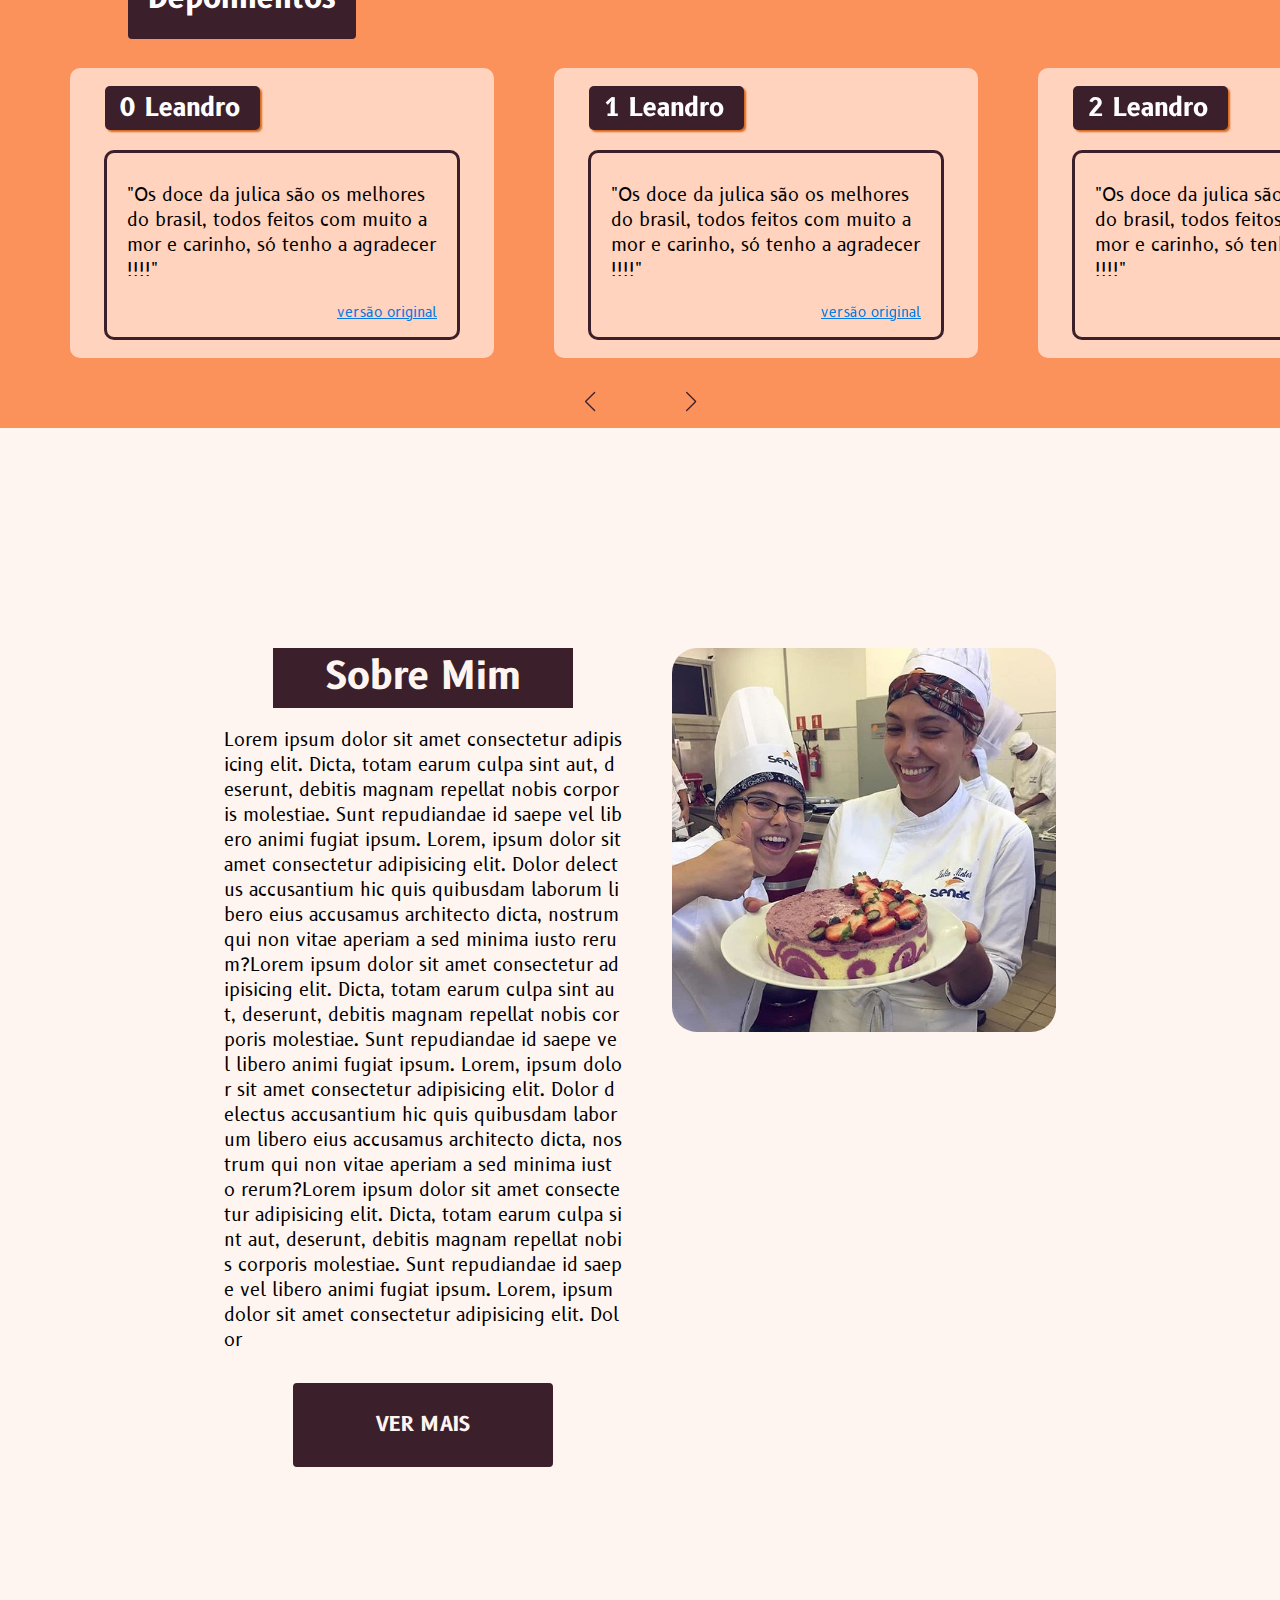
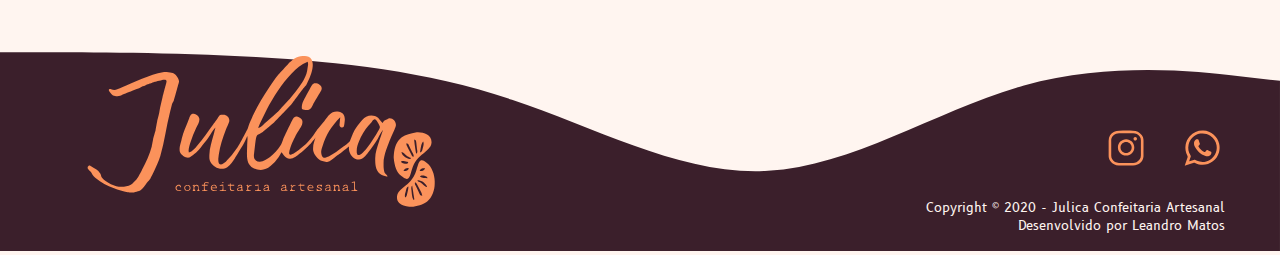
==== commit 693baf70: "inlcuding the testemonials section" ====
--- a/index.html
+++ b/index.html
@@ -22,11 +22,15 @@
         href="https://fonts.googleapis.com/css2?family=Montserrat:ital,wght@0,100;0,200;0,300;0,400;0,500;0,600;0,700;0,800;1,200;1,300;1,400;1,500;1,600;1,700;1,800&display=swap"
         rel="stylesheet">
 
+    <link rel="stylesheet" href="https://unpkg.com/swiper/swiper-bundle.min.css">
+
 
     <link rel="stylesheet" type="text/css" href="styles/navbar.css">
     <link rel="stylesheet" type="text/css" href="styles/main.css">
     <link rel="stylesheet" type="text/css" href="styles/content.css">
     <link rel="stylesheet" type="text/css" href="styles/responsividade.css">
+
+    <link rel="stylesheet" type="text/css" href="styles/3d_caroussel.css">
 
 </head>
 
@@ -582,6 +586,7 @@
                     </div>
                 </div>
             </section>
+
             <section>
                 <div class="container-grid">
                     <div class="container-sec-2">
@@ -657,6 +662,192 @@
                     </div>
                 </div>
             </section>
+
+            <section>
+                <div class="swiper-container container-depoimentos">
+                    <div class="title-depoimentos">
+                        <h1>
+                            Depoimentos
+                        </h1>
+                    </div>
+                    <!-- Additional required wrapper -->
+                    <div class="swiper-wrapper">
+                        <!-- Slides -->
+                        <div class="swiper-slide card-depoimento">
+                            <div class="card-dep-header">
+                                <h1 class="nome-depoimento">
+                                    0 Leandro
+                                </h1>
+                            </div>
+                            <div class="card-dep-text">
+                                <p class="text-depoimento">
+                                    "Os doce da julica são os melhores do brasil, todos feitos com muito amor e carinho,
+                                    só
+                                    tenho a agradecer !!!!"
+                                </p>
+                                <div class="card-dep-link">
+                                    <a href="www.google.com" class="link-depoimento">
+                                        versão original
+                                    </a>
+                                </div>
+                            </div>
+
+                        </div>
+                        <div class="swiper-slide card-depoimento">
+                            <div class="card-dep-header">
+                                <h1 class="nome-depoimento">
+                                    1 Leandro
+                                </h1>
+                            </div>
+                            <div class="card-dep-text">
+                                <p class="text-depoimento">
+                                    "Os doce da julica são os melhores do brasil, todos feitos com muito amor e carinho,
+                                    só
+                                    tenho a agradecer !!!!"
+                                </p>
+                                <div class="card-dep-link">
+                                    <a href="www.google.com" class="link-depoimento">
+                                        versão original
+                                    </a>
+                                </div>
+                            </div>
+
+                        </div>
+                        <div class="swiper-slide card-depoimento">
+                            <div class="card-dep-header">
+                                <h1 class="nome-depoimento">
+                                    2 Leandro
+                                </h1>
+                            </div>
+                            <div class="card-dep-text">
+                                <p class="text-depoimento">
+                                    "Os doce da julica são os melhores do brasil, todos feitos com muito amor e carinho,
+                                    só
+                                    tenho a agradecer !!!!"
+                                </p>
+                                <div class="card-dep-link">
+                                    <a href="www.google.com" class="link-depoimento">
+                                        versão original
+                                    </a>
+                                </div>
+                            </div>
+
+                        </div>
+                        <div class="swiper-slide card-depoimento">
+                            <div class="card-dep-header">
+                                <h1 class="nome-depoimento">
+                                    3 Leandro
+                                </h1>
+                            </div>
+                            <div class="card-dep-text">
+                                <p class="text-depoimento">
+                                    "Os doce da julica são os melhores do brasil, todos feitos com muito amor e carinho,
+                                    só
+                                    tenho a agradecer !!!!"
+                                </p>
+                                <div class="card-dep-link">
+                                    <a href="www.google.com" class="link-depoimento">
+                                        versão original
+                                    </a>
+                                </div>
+                            </div>
+
+                        </div>
+                        <div class="swiper-slide card-depoimento">
+                            <div class="card-dep-header">
+                                <h1 class="nome-depoimento">
+                                    4 Leandro
+                                </h1>
+                            </div>
+                            <div class="card-dep-text">
+                                <p class="text-depoimento">
+                                    "Os doce da julica são os melhores do brasil, todos feitos com muito amor e carinho,
+                                    só
+                                    tenho a agradecer !!!!"
+                                </p>
+                                <div class="card-dep-link">
+                                    <a href="www.google.com" class="link-depoimento">
+                                        versão original
+                                    </a>
+                                </div>
+                            </div>
+
+                        </div>
+                        <div class="swiper-slide card-depoimento">
+                            <div class="card-dep-header">
+                                <h1 class="nome-depoimento">
+                                    5 Leandro
+                                </h1>
+                            </div>
+                            <div class="card-dep-text">
+                                <p class="text-depoimento">
+                                    "Os doce da julica são os melhores do brasil, todos feitos com muito amor e carinho,
+                                    só
+                                    tenho a agradecer !!!!Os doce da julica são os melhores do brasil, todos feitos com
+                                    muito amor e carinho,
+                                    só
+                                    tenho a agradecer !!!!"
+                                </p>
+                                <div class="card-dep-link">
+                                    <a href="www.google.com" class="link-depoimento">
+                                        versão original
+                                    </a>
+                                </div>
+                            </div>
+
+                        </div>
+                        <div class="swiper-slide card-depoimento">
+                            <div class="card-dep-header">
+                                <h1 class="nome-depoimento">
+                                    6 Leandro
+                                </h1>
+                            </div>
+                            <div class="card-dep-text">
+                                <p class="text-depoimento">
+                                    "Os doce da julica são os melhores do brasil, todos feitos com muito amor e carinho,
+                                    só
+                                    tenho a agradecer !!!!"
+                                </p>
+                                <div class="card-dep-link">
+                                    <a href="www.google.com" class="link-depoimento">
+                                        versão original
+                                    </a>
+                                </div>
+                            </div>
+
+                        </div>
+                        <div class="swiper-slide card-depoimento">
+                            <div class="card-dep-header">
+                                <h1 class="nome-depoimento">
+                                    7 Leandro
+                                </h1>
+                            </div>
+                            <div class="card-dep-text">
+                                <p class="text-depoimento">
+                                    "Os doce da julica são os melhores do brasil, todos feitos com muito amor e carinho,
+                                    só
+                                    tenho a agradecer !!!!"
+                                </p>
+                                <div class="card-dep-link">
+                                    <a href="www.google.com" class="link-depoimento">
+                                        versão original
+                                    </a>
+                                </div>
+                            </div>
+
+                        </div>
+                    </div>
+
+                    <!-- If we need navigation buttons -->
+                    <div class="swiper-button-prev">
+
+                    </div>
+                    <div class="swiper-button-next">
+
+                    </div>
+                </div>
+            </section>
+
             <section class='about-me-sec'>
                 <div class="container-grid">
                     <div class="about-me">
@@ -742,13 +933,42 @@
         </div>
     </div>
 
+    <script type="module">
+        import Swiper from 'https://unpkg.com/swiper/swiper-bundle.esm.browser.min.js'
+      
+        var swiper = new Swiper('.swiper-container', {
+            initialSlide: 1,
+            loop: true,
+            effect: 'coverflow',
+            grabCursor: true,
+            centeredSlides: true,
+            slidesPerView: 'auto',
+            coverflowEffect: {
+                rotate: -30,
+                stretch: 0,
+                depth: 100,
+                modifier: 1,
+                slideShadows: false,
+            },
+            // autoplay: {
+            //     delay: 1300,
+            // },
+            // Navigation arrows
+            navigation: {
+                nextEl: '.swiper-button-next',
+                prevEl: '.swiper-button-prev',
+            },
+        });
+    </script>
 
     <script src='js/navbar.js'></script>
     <script src='js/mini-cardapio.js'></script>
     <script src='js/cardapio.js'></script>
-    <!-- <script src="js/replace_svgImages.js"></script> -->
-
-    <!-- <script src='/js/content.js'></script> -->
+    <!-- <script src="js/depoimentos.js"></script> -->
+
+    <script src='/js/content.js'></script>
+
+    <script src="https://unpkg.com/swiper/swiper-bundle.min.js"></script>
 
 </body>
 
--- a/styles/content.css
+++ b/styles/content.css
@@ -30,7 +30,8 @@
 .transition {
     position: absolute;
 
-    top: 65vh;
+    /* top: 65vh; */
+    top: 623px;
     width: 100%;
 
     z-index: 4;
@@ -379,6 +380,130 @@
     display: inherit !important;
 }
 
+/* depoimentos */
+
+.swiper-container {
+    left: -40px !important;
+}
+
+/* .swiper-container {
+    left: -28px !important;
+} */
+
+.title-depoimentos {
+    background-color: var(--dark-purple);
+
+    border-radius: 4px;
+
+    width: auto;
+    padding: 20px;
+
+    position: absolute;
+    top: -40px;
+    left: 10vw;
+}
+
+.title-depoimentos h1 {
+    font-size: 3rem;
+    color: white;
+}
+
+.container-depoimentos {
+    width: 100vw;
+    height: 350px;
+
+    background-color: #fb925b;
+
+    margin: 200px 0 100px 0;
+    padding: 40px;
+
+    display: flex;
+    justify-content: center;
+    align-content: center;
+
+    overflow: visible !important;
+}
+
+.card-depoimento {
+    width: 30vw !important;
+    max-height: 250px;
+    display: flex;
+    flex-direction: column;
+    align-self: center;
+    justify-content: center;
+    padding: 20px;
+    background-color: #FFD3BD;
+    margin: 0 30px;
+
+    border-radius: 10px;
+}
+
+.card-dep-header {
+    position: relative;
+    left: 15px;
+    width: 125px;
+    padding: 5px 15px;
+    background-color: var(--dark-purple);
+    border-radius: 5px;
+    box-shadow: 2px 2px 2px chocolate;
+}
+
+h1.nome-depoimento {
+    font-size: 2.5rem;
+    color: white;
+}
+
+.card-dep-text {
+    border: 3px solid var(--dark-purple);
+    border-radius: 10px;
+    padding: 10px 20px;
+    margin: 20px 14px 0px 14px;
+}
+
+.card-dep-link {
+    margin-left: auto;
+    position: relative;
+    float: right;
+    margin-bottom: 5px;
+}
+
+a.link-depoimento {
+    text-decoration: underline;
+    color: #0779e4;
+    font-size: 1.4rem;
+}
+
+.swiper-slide-next {
+    opacity: 0.6;
+}
+
+.swiper-slide-prev {
+    opacity: 0.6;
+}
+
+.swiper-button-next {
+    right: 45vw !important;
+}
+
+.swiper-button-prev {
+    left: 45vw !important;
+}
+
+.swiper-button-next:after,
+.swiper-button-prev:after {
+    font-size: 2rem !important;
+}
+
+.swiper-button-next,
+.swiper-button-prev {
+    bottom: 1%;
+    top: auto !important;
+}
+
+.swiper-button-next,
+.swiper-button-prev {
+    color: var(--dark-purple) !important;
+}
 
 /* about me */
 
--- a/styles/responsividade.css
+++ b/styles/responsividade.css
@@ -17,10 +17,6 @@
         transform: scale(0.8);
     }
 
-    .transition {
-        top: 76vh;
-    }
-
     .close-page-icon {
         top: 6px;
         right: 28px;
@@ -50,6 +46,15 @@
 
     .container-grid {
         max-width: 85vw;
+    }
+
+    .card-depoimento {
+        width: 35vw !important;
+    }
+
+    .card-dep-text {
+        padding: 0px 15px;
+        margin: 20px 10px 0px 10px;
     }
 
     .about-me-title {
@@ -95,10 +100,6 @@
         margin-left: -24px;
     }
 
-    .transition {
-        top: 78vh;
-    }
-
     .container-cardapio {
         height: 60vh;
     }
@@ -151,6 +152,34 @@
 
     .side-menu-items.ativo a:hover {
         font-size: 2rem;
+    }
+
+    .title-depoimentos {
+        padding: 15px;
+        top: -40px;
+        /* left: 55px; */
+    }
+
+    .card-dep-header {
+        position: relative;
+        left: 5px;
+    }
+
+    h1.nome-depoimento {
+        font-size: 2.2rem;
+    }
+
+    .card-depoimento {
+        width: 40vw !important;
+        padding: 10px;
+    }
+
+    .card-dep-text {
+        margin: 20px 4px 0px 4px;
+    }
+
+    p.text-depoimento {
+        font-size: 1.4rem;
     }
 
     .about-me-left {
@@ -212,14 +241,8 @@
 }
 
 @media (max-width:638px) {
-
     .container-visible-items {
         display: none;
-    }
-
-    .transition {
-        bottom: 337vh;
-        top: auto;
     }
 }
 
@@ -253,10 +276,6 @@
         left: calc(50% - 70px);
     }
 
-    .transition {
-        top: 87vh;
-    }
-
     .close-page-icon {
         top: -7px;
         right: 0px;
@@ -360,6 +379,36 @@
         margin-top: 0;
     }
 
+    .container-depoimentos {
+        height: 245px;
+        margin: 100px 0 40px 0;
+    }
+
+    .title-depoimentos {
+        left: calc(50% - 83.5px);
+    }
+
+    .title-depoimentos h1 {
+        font-size: 2.2rem;
+    }
+
+    .card-depoimento {
+        width: 75vw !important;
+        padding: 10px;
+    }
+
+    .swiper-button-prev {
+        left: 13vw !important;
+        bottom: auto;
+        top: 50% !important;
+    }
+
+    .swiper-button-next {
+        right: 13vw !important;
+        bottom: auto;
+        top: 50% !important;
+    }
+
     .about-me {
         display: flex;
         flex-direction: column;
@@ -413,10 +462,6 @@
         top: 34vh;
     }
 
-    .transition {
-        top: 46vh;
-    }
-
     .container-drawer {
         padding: 20px 40px 40px 25px;
     }
@@ -442,6 +487,31 @@
         font-size: 1.2rem;
     }
 
+    .title-depoimentos {
+        padding: 12px;
+        top: -28px;
+    }
+
+    .card-depoimento {
+        max-height: 215px;
+    }
+
+    .card-dep-text {
+        margin: 10px 4px 0px 4px;
+    }
+
+    h1.nome-depoimento {
+        font-size: 1.8rem;
+    }
+
+    p.text-depoimento {
+        font-size: 1.2rem;
+    }
+
+    a.link-depoimento {
+        font-size: 1rem;
+    }
+
     .svg-background {
         margin-bottom: 79px;
     }
@@ -467,9 +537,6 @@
 }
 
 @media (max-width: 320px) {
-    .transition {
-        top: 47vh;
-    }
 
     .container-logo {
         z-index: 2;
@@ -485,6 +552,18 @@
         top: 76px;
     }
 
+    .container-depoimentos {
+        padding: 30px 40px 10px 40px;
+    }
+
+    .swiper-button-prev {
+        left: 14vw !important;
+    }
+
+    .swiper-button-next {
+        right: 14vw !important;
+    }
+
     .logo-footer {
         bottom: 47px;
         height: 90px;
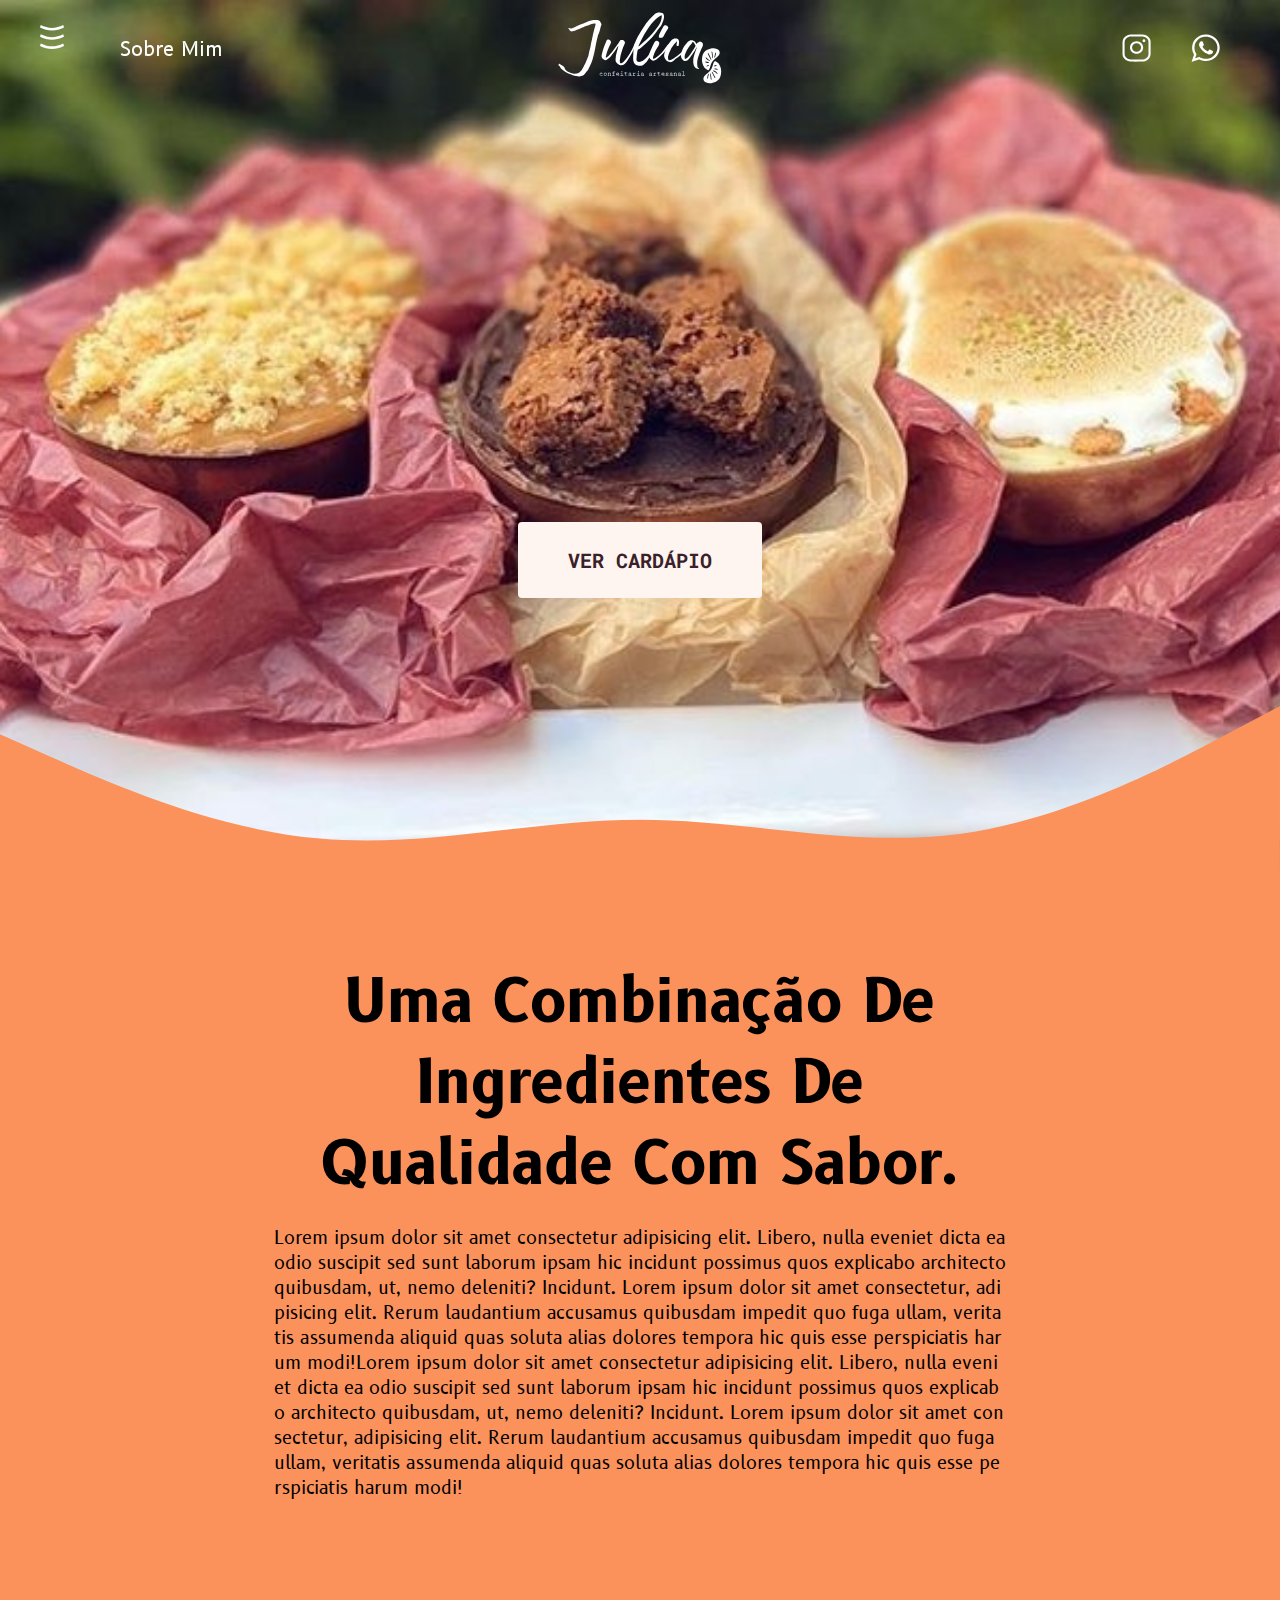
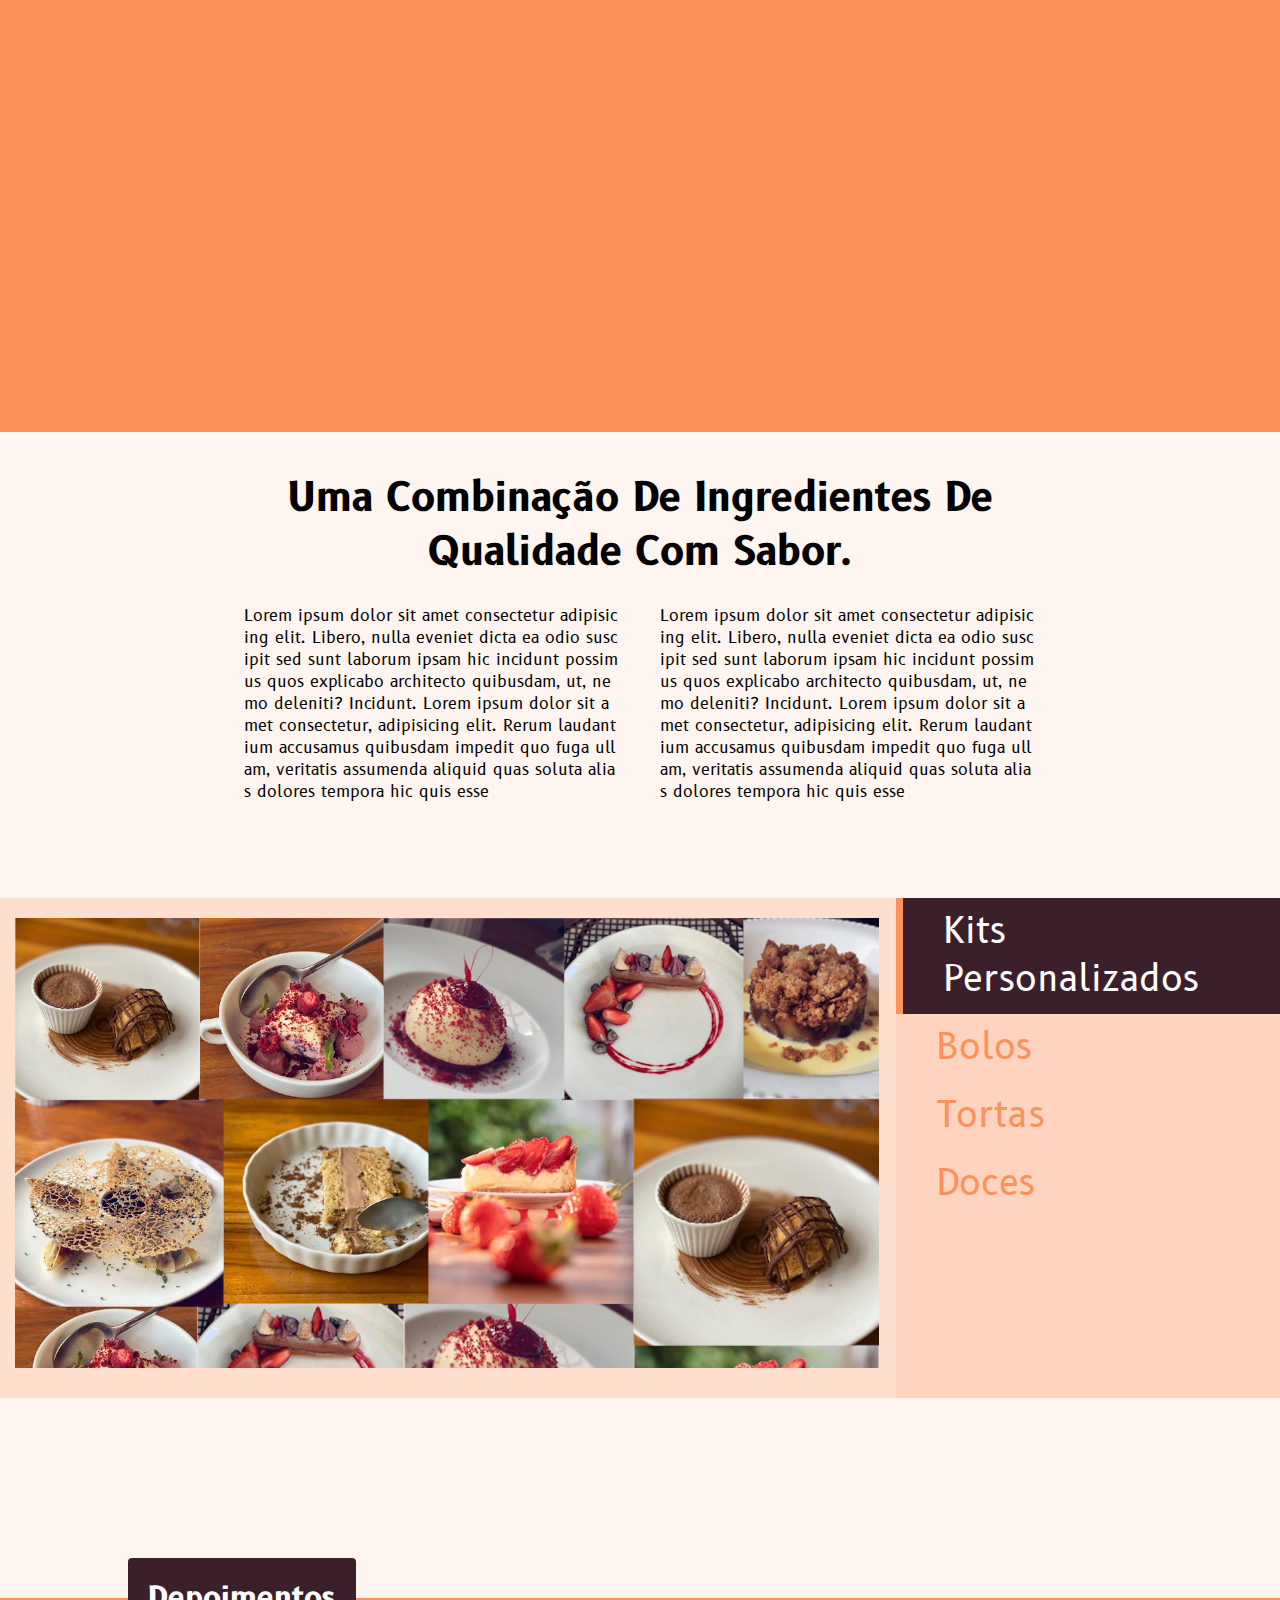
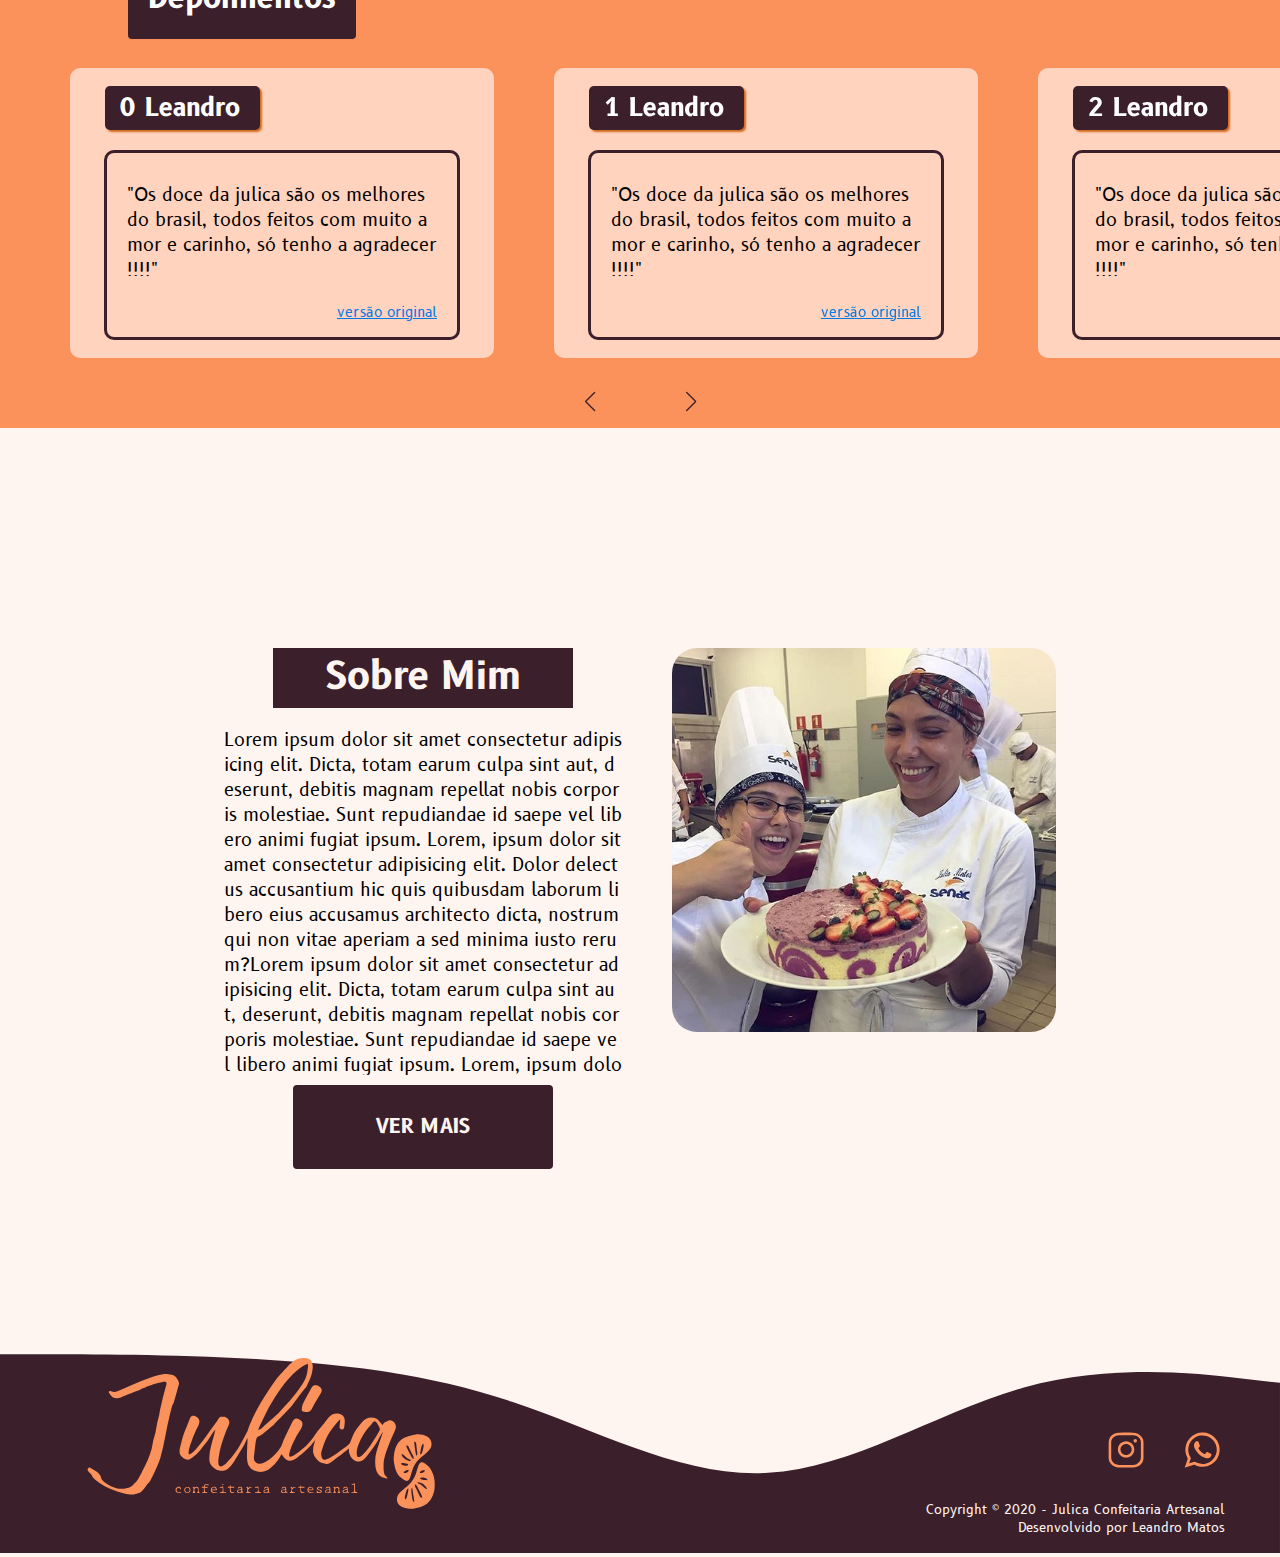
==== commit d211be6a: "inlcuding the testemonials section" ====
--- a/index.html
+++ b/index.html
@@ -29,9 +29,6 @@
     <link rel="stylesheet" type="text/css" href="styles/main.css">
     <link rel="stylesheet" type="text/css" href="styles/content.css">
     <link rel="stylesheet" type="text/css" href="styles/responsividade.css">
-
-    <link rel="stylesheet" type="text/css" href="styles/3d_caroussel.css">
-
 </head>
 
 <body>
@@ -120,7 +117,7 @@
                 </svg>
             </div>
 
-            <section class='hiddable-cardapio hidden'>
+            <section class='hiddable-cardapio hidden' style='z-index: 4;position: relative;'>
                 <div class="container-cardapio">
                     <div class="cardapio-header">
                         <ul class="cardapio-items">
@@ -137,6 +134,17 @@
                                 <a href="#!" class="cardapio-item">Doces</a>
                             </li>
                         </ul>
+                        <div class="close-page-icon">
+                            <a href="#!">
+                                <svg class="bi bi-x" width="4em" height="4em" viewBox="0 0 16 16" fill="#3B1F2B"
+                                    xmlns="http://www.w3.org/2000/svg">
+                                    <path fill-rule="evenodd"
+                                        d="M11.854 4.146a.5.5 0 0 1 0 .708l-7 7a.5.5 0 0 1-.708-.708l7-7a.5.5 0 0 1 .708 0z" />
+                                    <path fill-rule="evenodd"
+                                        d="M4.146 4.146a.5.5 0 0 0 0 .708l7 7a.5.5 0 0 0 .708-.708l-7-7a.5.5 0 0 0-.708 0z" />
+                                </svg>
+                            </a>
+                        </div>
                     </div>
                     <div class="cardapio-content">
                         <div name='0' class="expositores-cardapio selecionado">
@@ -542,21 +550,10 @@
                             </a>
                         </div>
                     </div>
-                    <div class="close-page-icon">
-                        <a href="#!">
-                            <svg class="bi bi-x" width="4em" height="4em" viewBox="0 0 16 16" fill="#3B1F2B"
-                                xmlns="http://www.w3.org/2000/svg">
-                                <path fill-rule="evenodd"
-                                    d="M11.854 4.146a.5.5 0 0 1 0 .708l-7 7a.5.5 0 0 1-.708-.708l7-7a.5.5 0 0 1 .708 0z" />
-                                <path fill-rule="evenodd"
-                                    d="M4.146 4.146a.5.5 0 0 0 0 .708l7 7a.5.5 0 0 0 .708-.708l-7-7a.5.5 0 0 0-.708 0z" />
-                            </svg>
-                        </a>
-                    </div>
                 </div>
             </section>
 
-            <section class='section-1'>
+            <section class='section-1' style='z-index: 4;position: relative;'>
                 <div class="container-grid">
                     <div class="container-sec-1">
                         <div class="sec-title">
@@ -587,7 +584,7 @@
                 </div>
             </section>
 
-            <section>
+            <section style='z-index: 4;position: relative;'>
                 <div class="container-grid">
                     <div class="container-sec-2">
                         <div class="sec-title">
@@ -663,7 +660,7 @@
                 </div>
             </section>
 
-            <section>
+            <section style='z-index: 4;position: relative;'>
                 <div class="swiper-container container-depoimentos">
                     <div class="title-depoimentos">
                         <h1>
@@ -848,7 +845,7 @@
                 </div>
             </section>
 
-            <section class='about-me-sec'>
+            <section class='about-me-sec' style='z-index: 4; position: relative;'>
                 <div class="container-grid">
                     <div class="about-me">
                         <div class="about-me-left">
@@ -885,6 +882,7 @@
                     </div>
                 </div>
             </section>
+
             <footer>
                 <div class="footer">
                     <img class='logo-footer' src="imagens/meu-svg.svg" alt="">
@@ -933,6 +931,7 @@
         </div>
     </div>
 
+    <script src="https://unpkg.com/swiper/swiper-bundle.min.js"></script>
     <script type="module">
         import Swiper from 'https://unpkg.com/swiper/swiper-bundle.esm.browser.min.js'
       
@@ -964,11 +963,7 @@
     <script src='js/navbar.js'></script>
     <script src='js/mini-cardapio.js'></script>
     <script src='js/cardapio.js'></script>
-    <!-- <script src="js/depoimentos.js"></script> -->
-
-    <script src='/js/content.js'></script>
-
-    <script src="https://unpkg.com/swiper/swiper-bundle.min.js"></script>
+    <script src='js/content.js'></script>
 
 </body>
 
--- a/styles/main.css
+++ b/styles/main.css
@@ -52,11 +52,11 @@
     list-style: none;
 }
 
-section {
+/* section {
     z-index: 4;
     position: relative;
 
-}
+} */
 
 .invisible,
 .close {
--- a/styles/content.css
+++ b/styles/content.css
@@ -23,6 +23,7 @@
     top: 58vh;
     justify-content: space-around;
     left: calc(50% - 122.3px);
+    z-index: 100;
 }
 
 /* transition */
@@ -68,12 +69,8 @@
 }
 
 .close-page-icon {
-    position: absolute;
-    top: 10px;
-    right: 50px;
-
     padding: 10px;
-
+    margin-right: 35px;
 }
 
 .container-cardapio {
@@ -103,7 +100,7 @@
 
 .cardapio-content {
     width: 100vw;
-    height: 90%;
+    height: 100%;
 }
 
 .cardapio-items {
@@ -112,6 +109,7 @@
     height: 100%;
     align-items: center;
     justify-content: center;
+    margin: 0 auto;
 }
 
 .cardapio-items li {
@@ -148,9 +146,9 @@
     display: none;
     flex-direction: row;
 
-    height: 90%;
-
-    margin: 30px 50px 30px 30px;
+    height: 96%;
+
+    margin: 0px 50px 0px 30px;
 
     overflow-x: scroll;
     -ms-overflow-style: none;
@@ -169,28 +167,14 @@
     display: flex;
 }
 
-.page {
-    display: flex;
-    flex-direction: row;
-    justify-content: center;
-
-    margin: 0 auto;
-
-    display: none;
-}
-
 .last-item {
     margin-right: 200px;
 }
 
-.pagina-atual {
-    display: inherit;
-}
-
 .item-card {
     margin: 40px;
 
-    min-height: 482px;
+    min-height: 60vh;
 
     background-color: white;
     border-radius: 10px;
@@ -226,6 +210,11 @@
 
     font-size: 1.8rem;
     color: white;
+}
+
+
+.item-card-title {
+    text-align: center;
 }
 
 /* content */
--- a/styles/responsividade.css
+++ b/styles/responsividade.css
@@ -1,6 +1,17 @@
 @media (max-width:1440px) {
     .footer {
         height: auto;
+    }
+}
+
+@media (max-width:1366px) {
+    p.about-me-text {
+        max-height: 327px;
+        overflow-y: hidden;
+    }
+
+    .item-card-img {
+        margin-bottom: 30px;
     }
 }
 
@@ -100,6 +111,14 @@
         margin-left: -24px;
     }
 
+    .close-page-icon {
+        margin-right: 22px;
+    }
+
+    .expositores-cardapio {
+        margin: 0px 0px 30px 0px;
+    }
+
     .container-cardapio {
         height: 60vh;
     }
@@ -243,6 +262,63 @@
 @media (max-width:638px) {
     .container-visible-items {
         display: none;
+    }
+
+    .close-page-icon {
+        top: -7px;
+        right: -20px;
+        position: absolute;
+    }
+
+    .close-page-icon a {
+        width: 40px;
+        height: 40px;
+        display: inline-flex;
+        background-color: #FB925B;
+        border-radius: 33%;
+    }
+
+    .cardapio-header {
+        width: 100vw;
+        justify-content: inherit;
+        margin-left: 0;
+    }
+
+    .cardapio-items {
+        flex-direction: column;
+    }
+
+    .cardapio-items li {
+        margin-left: 0;
+        line-height: 50px;
+    }
+
+    .cardapio-item {
+        display: inline-block;
+        width: 100vw;
+        text-align: center;
+    }
+
+    .item-ativo {
+        width: 100vw;
+        text-align: center;
+    }
+
+    .container-cardapio {
+        width: 100vw;
+        height: auto;
+        display: flex;
+        flex-direction: column;
+    }
+
+    .expositores-cardapio {
+        height: auto;
+        margin: 0px 0 30px 0px;
+    }
+
+    .item-card {
+        margin: 25px 20px;
+        min-height: 338px;
     }
 }
 
@@ -276,62 +352,6 @@
         left: calc(50% - 70px);
     }
 
-    .close-page-icon {
-        top: -7px;
-        right: 0px;
-    }
-
-    .close-page-icon a {
-        width: 40px;
-        height: 40px;
-        display: inline-flex;
-        background-color: #FB925B;
-        border-radius: 33%;
-    }
-
-    .cardapio-header {
-        width: 100vw;
-        justify-content: inherit;
-        margin-left: 0;
-    }
-
-    .cardapio-items {
-        flex-direction: column;
-    }
-
-    .cardapio-items li {
-        margin-left: 0;
-        line-height: 50px;
-    }
-
-    .cardapio-item {
-        display: inline-block;
-        width: 100vw;
-        text-align: center;
-    }
-
-    .item-ativo {
-        width: 100vw;
-        text-align: center;
-    }
-
-    .container-cardapio {
-        width: 100vw;
-        height: auto;
-        display: flex;
-        flex-direction: column;
-    }
-
-    .expositores-cardapio {
-        height: auto;
-        margin: 0px 0 30px 0px;
-    }
-
-    .item-card {
-        margin: 25px 20px;
-        min-height: 338px;
-    }
-
     .title-of-section {
         font-size: 2.6rem;
     }
@@ -589,4 +609,20 @@
         margin: 0;
         margin-right: 10px;
     }
+}
+
+@media (max-height: 697px) {
+    .card-img {
+        width: 230px;
+    }
+}
+
+@media (max-height: 611px) {
+    .cardapio-content {
+        height: 92%;
+    }
+
+    .close-page-icon {
+        top: -8px;
+    }
 }